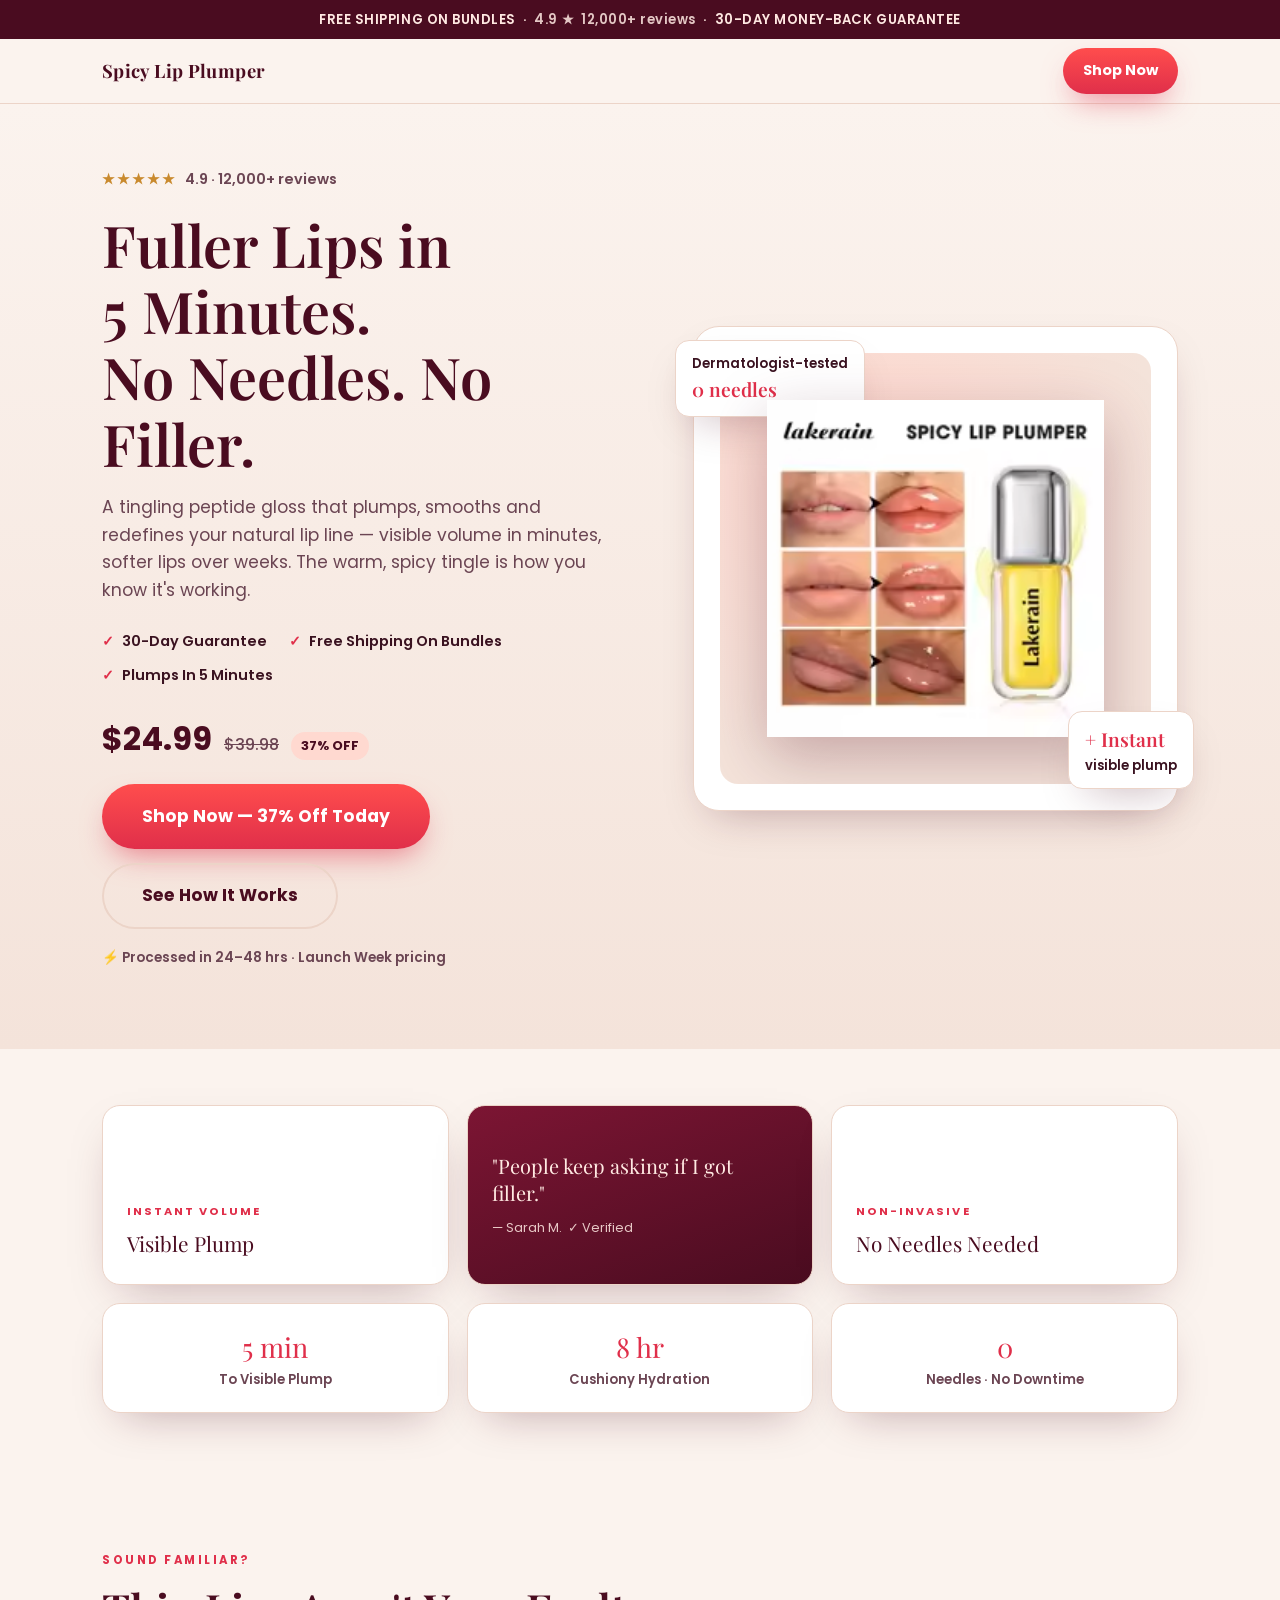
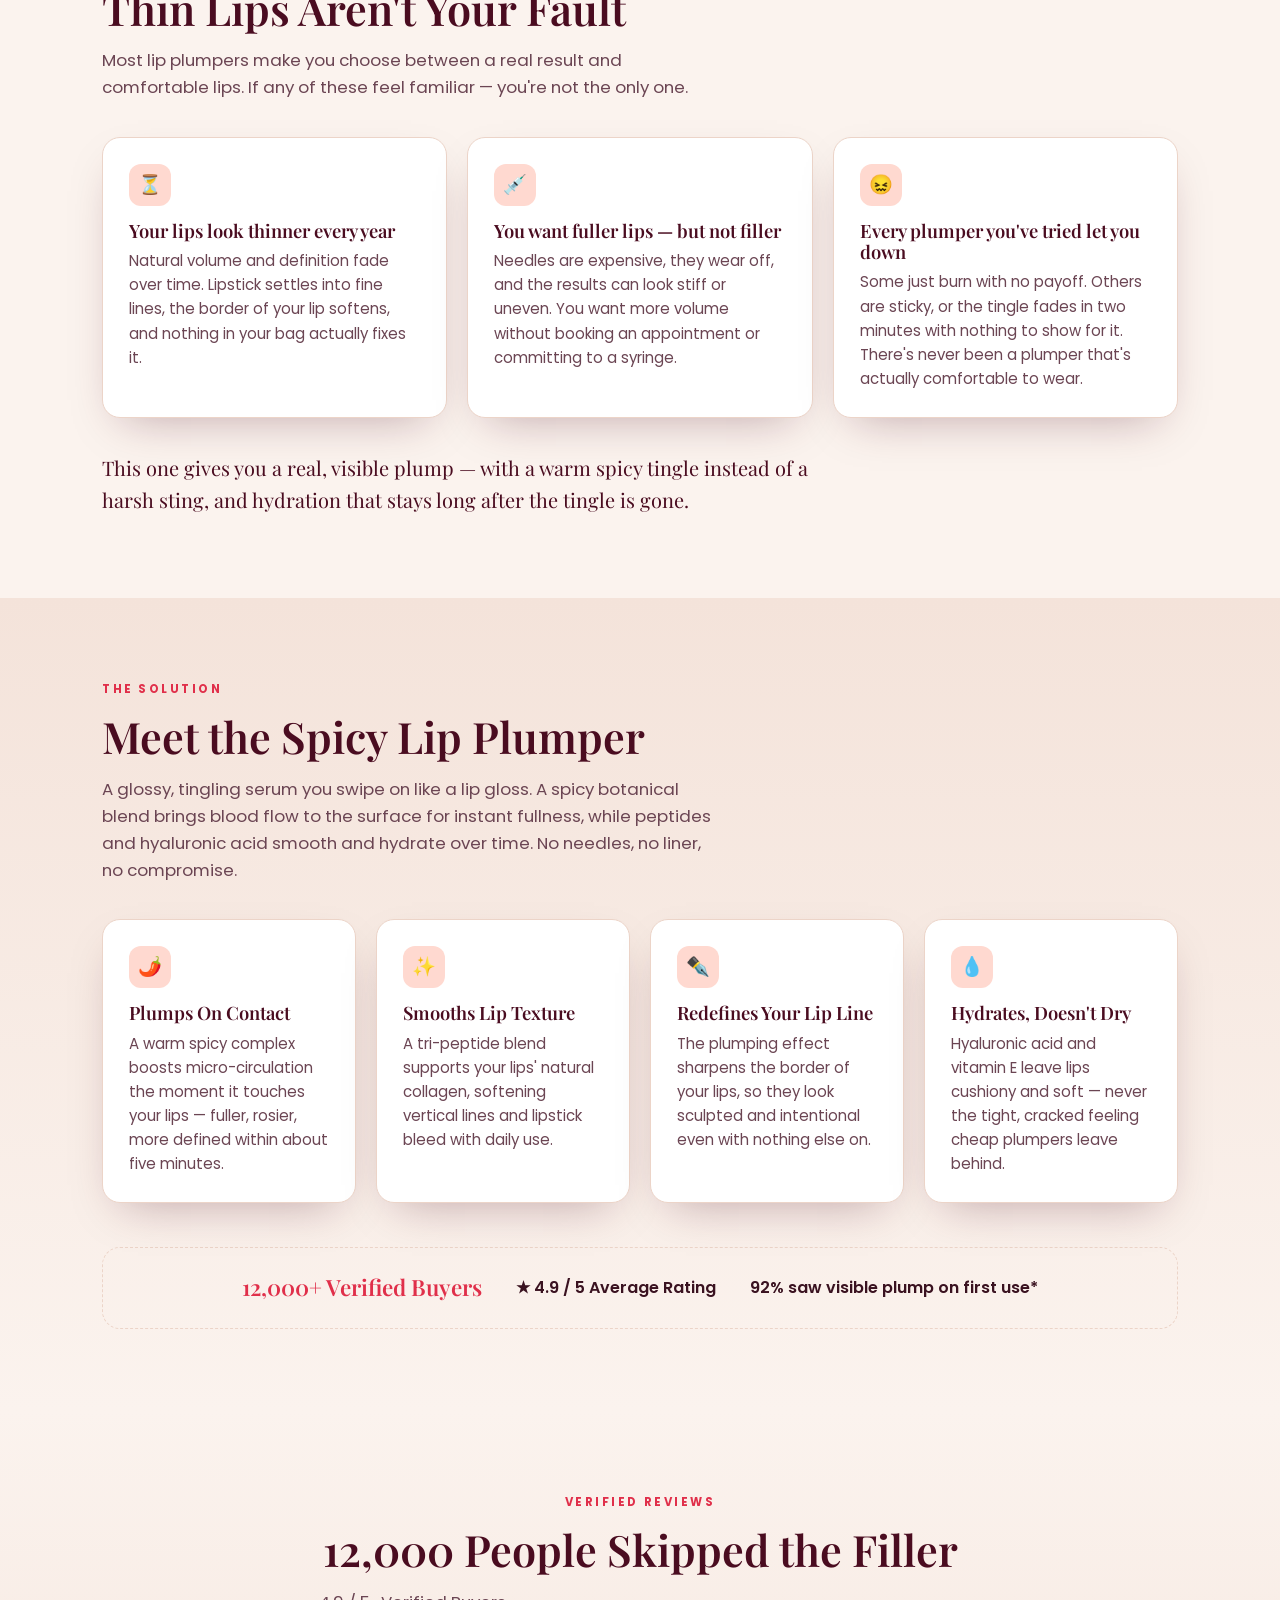
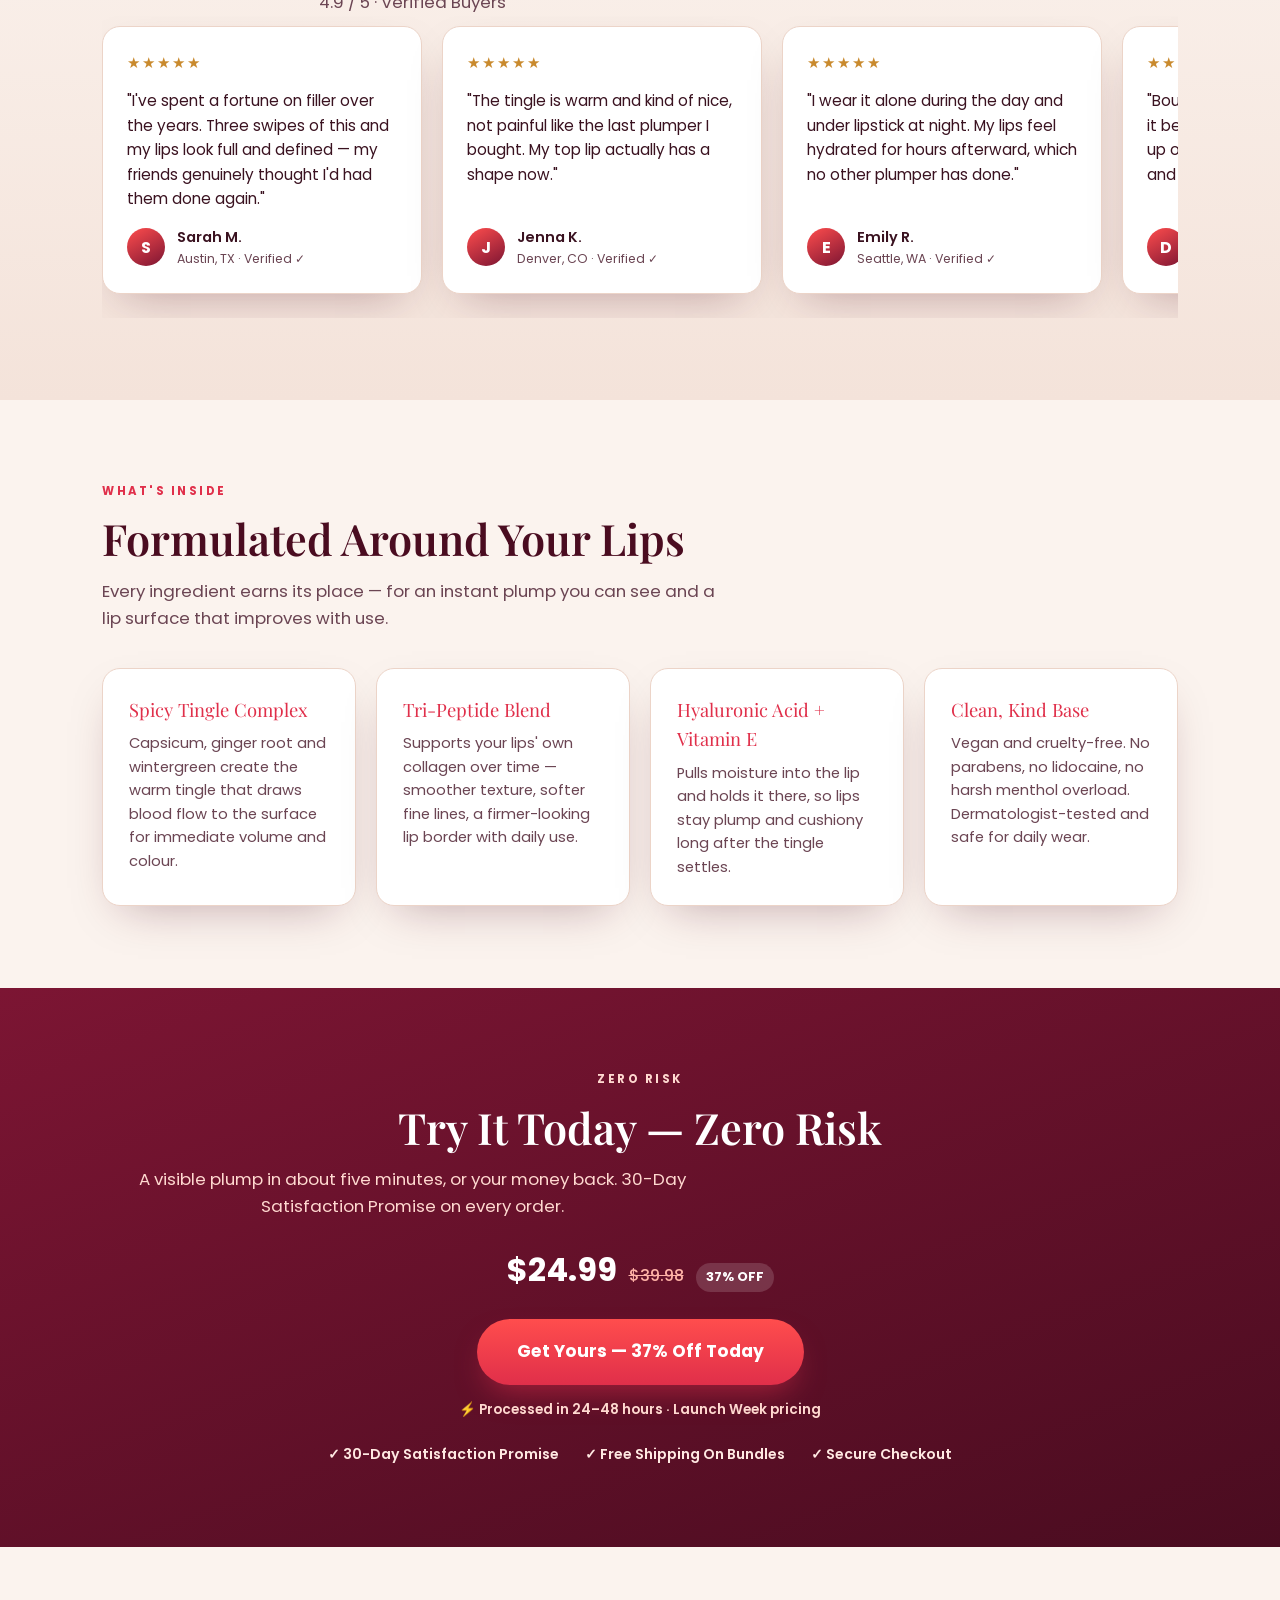
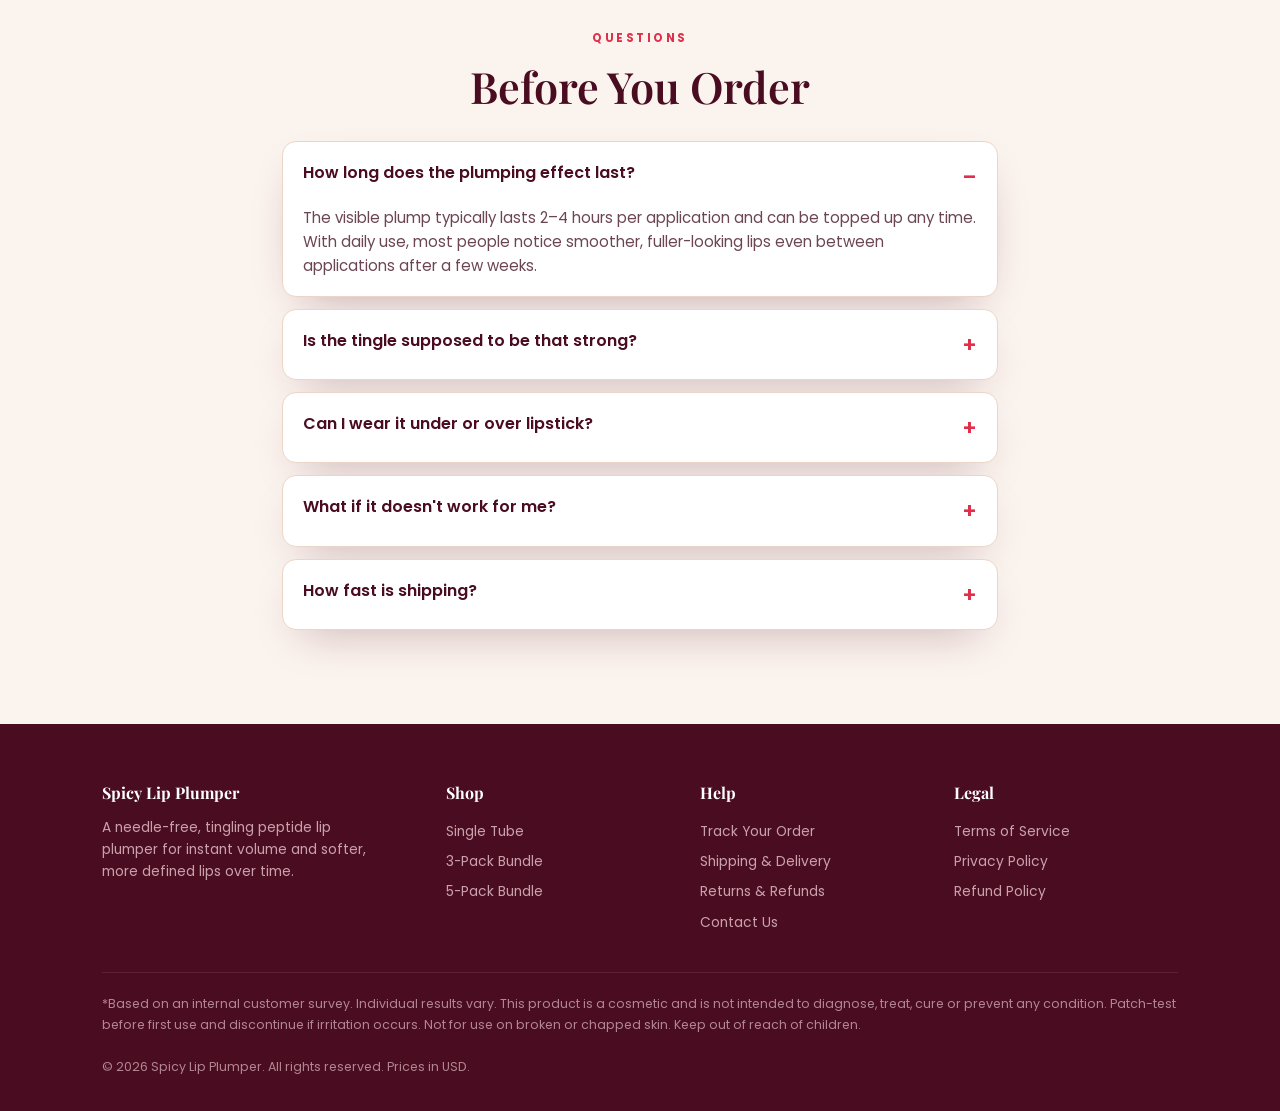
==== index.html @ 9cf7ed01 "Initial commit: one-product spicy lip plumper store - index.html: landing page, all CTAs link to pro" ====
<!DOCTYPE html>
<html lang="en">
<head>
<meta charset="UTF-8">
<meta name="viewport" content="width=device-width, initial-scale=1">
<title>Spicy Lip Plumper</title>
<!--
  ONE-PRODUCT DROPSHIPPING STORE TEMPLATE — "Spicy Lip Plumper"
  Structure mirrors sonasleep.shop, section for section, rewritten for a skincare / lip product.
  No brand name is used anywhere. Replace the copy, prices, review text and links with your own.
  All testimonials below are SAMPLE PLACEHOLDER TEXT — swap them for real, verifiable reviews
  before you take payments. Cosmetic claims should be checked against your supplier's approved wording.
-->
<style>
  @import url('https://fonts.googleapis.com/css2?family=Playfair+Display:wght@500;600;700&family=Poppins:wght@400;500;600;700&display=swap');
  :root{
    --bg:#fbf3ee;
    --bg-2:#f4e3da;
    --ink:#3a1220;
    --ink-soft:#6b4553;
    --wine:#7c1533;
    --wine-deep:#4a0c20;
    --coral:#ff4d4d;
    --coral-deep:#e02f4a;
    --blush:#ffd9d0;
    --gold:#c98a2e;
    --card:#ffffff;
    --line:#ecd4c8;
    --radius:18px;
    --shadow:0 18px 45px -20px rgba(74,12,32,.35);
    --maxw:1120px;
    --font:'Poppins',-apple-system,BlinkMacSystemFont,'Segoe UI',Roboto,Helvetica,Arial,sans-serif;
    --serif:'Playfair Display',Georgia,'Times New Roman',serif;
  }
  @media (prefers-color-scheme:dark){
    :root:not([data-theme="light"]){
      --bg:#1c0a12;
      --bg-2:#2a0f1b;
      --ink:#fbe9e4;
      --ink-soft:#d3a7b1;
      --wine:#ff6f91;
      --wine-deep:#ffd9d0;
      --card:#2b1019;
      --line:#472030;
      --blush:#5a2233;
      --shadow:0 18px 45px -20px rgba(0,0,0,.6);
    }
  }
  *{box-sizing:border-box;margin:0;padding:0}
  html{scroll-behavior:smooth}
  body{
    font-family:var(--font);
    background:var(--bg);
    color:var(--ink);
    line-height:1.6;
    -webkit-font-smoothing:antialiased;
  }
  img{max-width:100%;display:block}
  a{color:inherit;text-decoration:none}
  .wrap{max-width:var(--maxw);margin:0 auto;padding:0 22px}
  .eyebrow{
    font-size:.72rem;font-weight:700;letter-spacing:.22em;text-transform:uppercase;
    color:var(--coral-deep);margin-bottom:14px;
  }
  h1,h2,h3{font-family:var(--serif);line-height:1.15;font-weight:600}
  h2{font-size:clamp(1.8rem,4vw,2.7rem);margin-bottom:14px;color:var(--wine-deep)}
  .section{padding:82px 0}
  .section.tight{padding:56px 0}
  .lead{font-size:1.05rem;color:var(--ink-soft);max-width:620px}
  .center{text-align:center}
  .center .lead{margin:0 auto}

  /* Buttons */
  .btn{
    display:inline-flex;align-items:center;justify-content:center;gap:10px;
    background:linear-gradient(180deg,var(--coral),var(--coral-deep));
    color:#fff;font-weight:700;font-size:1rem;
    padding:16px 30px;border-radius:999px;border:0;cursor:pointer;
    box-shadow:0 14px 30px -10px rgba(224,47,74,.6);
    transition:transform .15s ease,box-shadow .15s ease;
  }
  .btn:hover{transform:translateY(-2px);box-shadow:0 20px 38px -10px rgba(224,47,74,.7)}
  .btn.ghost{
    background:transparent;color:var(--wine-deep);
    box-shadow:inset 0 0 0 2px var(--line);
  }
  .btn.big{padding:19px 40px;font-size:1.08rem}

  /* Announcement bar */
  .announce{
    background:var(--wine-deep);color:#ffe9e2;
    font-size:.82rem;font-weight:600;letter-spacing:.04em;
    text-align:center;padding:9px 14px;
  }
  .announce span{opacity:.85}

  /* Nav */
  .nav{
    position:sticky;top:0;z-index:50;
    background:color-mix(in srgb,var(--bg) 88%,transparent);
    backdrop-filter:blur(10px);
    border-bottom:1px solid var(--line);
  }
  .nav .wrap{display:flex;align-items:center;justify-content:space-between;height:64px}
  .logo{font-family:var(--serif);font-weight:700;font-size:1.15rem;letter-spacing:.02em;color:var(--wine-deep)}
  .nav-cta{font-size:.9rem;padding:11px 20px}

  /* Hero */
  .hero{background:linear-gradient(180deg,var(--bg),var(--bg-2));overflow:hidden}
  .hero .wrap{
    display:grid;grid-template-columns:1.05fr .95fr;gap:54px;align-items:center;
    padding-top:64px;padding-bottom:80px;
  }
  .stars{display:flex;align-items:center;gap:8px;font-weight:600;font-size:.9rem;color:var(--ink-soft);margin-bottom:20px}
  .stars b{color:var(--gold);letter-spacing:2px}
  .hero h1{font-size:clamp(2.3rem,5.4vw,3.6rem);color:var(--wine-deep);margin-bottom:18px}
  .hero p.sub{font-size:1.08rem;color:var(--ink-soft);margin-bottom:26px;max-width:520px}
  .ticks{display:flex;flex-wrap:wrap;gap:10px 22px;margin-bottom:26px}
  .ticks li{list-style:none;font-size:.9rem;font-weight:600;display:flex;align-items:center;gap:8px}
  .ticks li::before{content:"✓";color:var(--coral-deep);font-weight:800}
  .price{display:flex;align-items:baseline;gap:12px;margin-bottom:20px}
  .price .now{font-size:2rem;font-weight:700;color:var(--wine-deep)}
  .price .was{text-decoration:line-through;color:var(--ink-soft);font-weight:500}
  .price .off{
    background:var(--blush);color:var(--wine-deep);font-weight:700;font-size:.8rem;
    padding:4px 10px;border-radius:999px;
  }
  .cta-row{display:flex;flex-wrap:wrap;gap:14px;margin-bottom:18px}
  .urgency{font-size:.85rem;color:var(--ink-soft);font-weight:600}
  .hero-media{position:relative}
  .hero-card{
    background:var(--card);border:1px solid var(--line);border-radius:26px;
    padding:26px;box-shadow:var(--shadow);
  }
  .hero-card .shot{
    aspect-ratio:1/1;border-radius:18px;overflow:hidden;
    background:radial-gradient(circle at 30% 25%,var(--blush),var(--bg-2) 70%);
    display:flex;align-items:center;justify-content:center;
  }
  .hero-card .shot img{width:78%;height:78%;object-fit:contain;filter:drop-shadow(0 20px 30px rgba(74,12,32,.28))}
  .float{
    position:absolute;background:var(--card);border:1px solid var(--line);
    border-radius:14px;padding:12px 16px;box-shadow:var(--shadow);font-size:.82rem;font-weight:600;
  }
  .float.one{top:14px;left:-18px}
  .float.two{bottom:22px;right:-16px}
  .float .big{font-family:var(--serif);font-size:1.2rem;color:var(--coral-deep);display:block}

  /* Feature tiles */
  .tiles{display:grid;grid-template-columns:repeat(3,1fr);gap:18px}
  .tile{
    background:var(--card);border:1px solid var(--line);border-radius:var(--radius);
    padding:24px;min-height:180px;display:flex;flex-direction:column;justify-content:flex-end;
    box-shadow:var(--shadow);
  }
  .tile .k{font-size:.7rem;font-weight:700;letter-spacing:.18em;text-transform:uppercase;color:var(--coral-deep);margin-bottom:6px}
  .tile .v{font-family:var(--serif);font-size:1.3rem;color:var(--wine-deep)}
  .tile.quote{background:linear-gradient(160deg,var(--wine),var(--wine-deep));color:#ffe9e2;justify-content:center}
  .tile.quote .q{font-family:var(--serif);font-size:1.25rem;line-height:1.35}
  .tile.quote .by{font-size:.8rem;margin-top:12px;opacity:.85}
  .stat-row{display:grid;grid-template-columns:repeat(3,1fr);gap:18px;margin-top:18px}
  .stat{background:var(--card);border:1px solid var(--line);border-radius:var(--radius);padding:22px;text-align:center;box-shadow:var(--shadow)}
  .stat .n{font-family:var(--serif);font-size:1.7rem;color:var(--coral-deep)}
  .stat .l{font-size:.82rem;color:var(--ink-soft);font-weight:600}

  /* Problem / solution cards */
  .grid-3{display:grid;grid-template-columns:repeat(3,1fr);gap:20px;margin-top:36px}
  .grid-4{display:grid;grid-template-columns:repeat(4,1fr);gap:20px;margin-top:36px}
  .pcard{
    background:var(--card);border:1px solid var(--line);border-radius:var(--radius);
    padding:26px;box-shadow:var(--shadow);
  }
  .pcard h3{font-size:1.15rem;margin-bottom:8px;color:var(--wine-deep)}
  .pcard p{font-size:.94rem;color:var(--ink-soft)}
  .pcard .ic{
    width:42px;height:42px;border-radius:12px;background:var(--blush);
    display:flex;align-items:center;justify-content:center;font-size:1.2rem;margin-bottom:14px;
  }
  .closer{
    margin-top:34px;font-family:var(--serif);font-size:1.25rem;color:var(--wine-deep);
    max-width:720px;
  }
  .solution{background:linear-gradient(180deg,var(--bg-2),var(--bg))}

  /* Social proof strip */
  .proof{
    display:flex;flex-wrap:wrap;align-items:center;justify-content:center;gap:12px 34px;
    margin-top:44px;padding:22px;border:1px dashed var(--line);border-radius:var(--radius);
    font-weight:600;
  }
  .proof .big{font-family:var(--serif);font-size:1.4rem;color:var(--coral-deep)}

  /* Reviews */
  .reviews{background:linear-gradient(180deg,var(--bg),var(--bg-2))}
  .rtrack{
    display:flex;gap:20px;overflow-x:auto;padding:10px 4px 24px;scroll-snap-type:x mandatory;
    -webkit-overflow-scrolling:touch;
  }
  .rtrack::-webkit-scrollbar{height:8px}
  .rtrack::-webkit-scrollbar-thumb{background:var(--line);border-radius:999px}
  .rcard{
    scroll-snap-align:start;flex:0 0 320px;background:var(--card);border:1px solid var(--line);
    border-radius:var(--radius);padding:24px;box-shadow:var(--shadow);display:flex;flex-direction:column;gap:14px;
  }
  .rcard .rs{color:var(--gold);letter-spacing:2px;font-size:.95rem}
  .rcard .rt{font-size:.96rem;color:var(--ink)}
  .rcard .ru{display:flex;align-items:center;gap:12px;margin-top:auto}
  .rcard .av{
    width:38px;height:38px;border-radius:50%;background:linear-gradient(150deg,var(--coral),var(--wine));
    color:#fff;display:flex;align-items:center;justify-content:center;font-weight:700;
  }
  .rcard .rn{font-weight:600;font-size:.9rem}
  .rcard .rl{font-size:.78rem;color:var(--ink-soft)}

  /* Specs */
  .scard{
    background:var(--card);border:1px solid var(--line);border-radius:var(--radius);
    padding:26px;box-shadow:var(--shadow);
  }
  .scard .h{font-family:var(--serif);font-size:1.15rem;color:var(--coral-deep);margin-bottom:8px}
  .scard p{font-size:.92rem;color:var(--ink-soft)}

  /* Final CTA */
  .final{background:linear-gradient(160deg,var(--wine),var(--wine-deep));color:#ffe9e2;text-align:center}
  .final h2{color:#fff}
  .final .lead{color:#ffd9d0}
  .final .price .now{color:#fff}
  .final .price .was{color:#ffb3a7}
  .final .price .off{background:rgba(255,255,255,.15);color:#fff}
  .final .price{justify-content:center;margin:24px 0}
  .final .badges{display:flex;gap:26px;justify-content:center;flex-wrap:wrap;margin-top:22px;font-weight:600;font-size:.88rem}

  /* FAQ */
  .faq details{
    background:var(--card);border:1px solid var(--line);border-radius:14px;
    padding:18px 20px;margin-bottom:12px;box-shadow:var(--shadow);
  }
  .faq summary{font-weight:600;cursor:pointer;list-style:none;display:flex;justify-content:space-between;gap:16px;color:var(--wine-deep)}
  .faq summary::-webkit-details-marker{display:none}
  .faq summary::after{content:"+";font-size:1.3rem;color:var(--coral-deep)}
  .faq details[open] summary::after{content:"–"}
  .faq p{margin-top:12px;color:var(--ink-soft);font-size:.94rem}

  /* Footer */
  footer{background:var(--wine-deep);color:#e9c7cf;padding:56px 0 34px;font-size:.86rem}
  footer .cols{display:grid;grid-template-columns:1.4fr 1fr 1fr 1fr;gap:30px;margin-bottom:34px}
  footer h4{font-family:var(--serif);color:#fff;margin-bottom:12px;font-size:1rem}
  footer a{display:block;padding:4px 0;opacity:.8}
  footer a:hover{opacity:1}
  footer .fine{border-top:1px solid rgba(255,255,255,.15);padding-top:20px;opacity:.65;font-size:.78rem;line-height:1.7}

  @media (max-width:900px){
    .hero .wrap{grid-template-columns:1fr;gap:40px}
    .tiles,.grid-3,.grid-4,.stat-row{grid-template-columns:1fr 1fr}
    footer .cols{grid-template-columns:1fr 1fr}
  }
  @media (max-width:560px){
    .section{padding:60px 0}
    .tiles,.grid-3,.grid-4,.stat-row,footer .cols{grid-template-columns:1fr}
    .float.one{left:6px}
    .float.two{right:6px}
    .cta-row .btn{width:100%}
  }
</style>
</head>
<body>

<!-- ============ ANNOUNCEMENT BAR ============ -->
<div class="announce">FREE SHIPPING ON BUNDLES &nbsp;·&nbsp; <span>4.9 ★ &nbsp;12,000+ reviews</span> &nbsp;·&nbsp; 30-DAY MONEY-BACK GUARANTEE</div>

<!-- ============ NAV ============ -->
<div class="nav">
  <div class="wrap">
    <a href="product.html" class="logo">Spicy Lip Plumper</a>
    <a href="product.html" class="btn nav-cta">Shop Now</a>
  </div>
</div>

<!-- ============ HERO ============ -->
<header class="hero">
  <div class="wrap">
    <div>
      <div class="stars"><b>★★★★★</b> 4.9 · 12,000+ reviews</div>
      <h1>Fuller Lips in 5&nbsp;Minutes.<br>No Needles. No Filler.</h1>
      <p class="sub">A tingling peptide gloss that plumps, smooths and redefines your natural lip line — visible volume in minutes, softer lips over weeks. The warm, spicy tingle is how you know it's working.</p>
      <ul class="ticks">
        <li>30-Day Guarantee</li>
        <li>Free Shipping On Bundles</li>
        <li>Plumps In 5 Minutes</li>
      </ul>
      <div class="price">
        <span class="now">$24.99</span>
        <span class="was">$39.98</span>
        <span class="off">37% OFF</span>
      </div>
      <div class="cta-row">
        <a href="product.html" class="btn big">Shop Now — 37% Off Today</a>
        <a href="product.html" class="btn ghost big">See How It Works</a>
      </div>
      <p class="urgency">⚡ Processed in 24–48 hrs · Launch Week pricing</p>
    </div>

    <div class="hero-media">
      <div class="float one">Dermatologist-tested<span class="big">0 needles</span></div>
      <div class="hero-card">
        <div class="shot"><img src="[data-uri]" alt="Spicy lip plumper applicator"></div>
      </div>
      <div class="float two"><span class="big">+ Instant</span>visible plump</div>
    </div>
  </div>
</header>

<!-- ============ FEATURE TILES ============ -->
<section class="section tight">
  <div class="wrap">
    <div class="tiles">
      <div class="tile">
        <div class="k">Instant Volume</div>
        <div class="v">Visible Plump</div>
      </div>
      <div class="tile quote">
        <div class="q">"People keep asking if I got filler."</div>
        <div class="by">— Sarah M. &nbsp;✓ Verified</div>
      </div>
      <div class="tile">
        <div class="k">Non-Invasive</div>
        <div class="v">No Needles Needed</div>
      </div>
    </div>
    <div class="stat-row">
      <div class="stat"><div class="n">5 min</div><div class="l">To Visible Plump</div></div>
      <div class="stat"><div class="n">8 hr</div><div class="l">Cushiony Hydration</div></div>
      <div class="stat"><div class="n">0</div><div class="l">Needles · No Downtime</div></div>
    </div>
  </div>
</section>

<!-- ============ PROBLEM ============ -->
<section class="section" id="how">
  <div class="wrap">
    <div class="eyebrow">Sound Familiar?</div>
    <h2>Thin Lips Aren't Your Fault</h2>
    <p class="lead">Most lip plumpers make you choose between a real result and comfortable lips. If any of these feel familiar — you're not the only one.</p>
    <div class="grid-3">
      <div class="pcard">
        <div class="ic">⏳</div>
        <h3>Your lips look thinner every year</h3>
        <p>Natural volume and definition fade over time. Lipstick settles into fine lines, the border of your lip softens, and nothing in your bag actually fixes it.</p>
      </div>
      <div class="pcard">
        <div class="ic">💉</div>
        <h3>You want fuller lips — but not filler</h3>
        <p>Needles are expensive, they wear off, and the results can look stiff or uneven. You want more volume without booking an appointment or committing to a syringe.</p>
      </div>
      <div class="pcard">
        <div class="ic">😖</div>
        <h3>Every plumper you've tried let you down</h3>
        <p>Some just burn with no payoff. Others are sticky, or the tingle fades in two minutes with nothing to show for it. There's never been a plumper that's actually comfortable to wear.</p>
      </div>
    </div>
    <p class="closer">This one gives you a real, visible plump — with a warm spicy tingle instead of a harsh sting, and hydration that stays long after the tingle is gone.</p>
  </div>
</section>

<!-- ============ SOLUTION ============ -->
<section class="section solution">
  <div class="wrap">
    <div class="eyebrow">The Solution</div>
    <h2>Meet the Spicy Lip Plumper</h2>
    <p class="lead">A glossy, tingling serum you swipe on like a lip gloss. A spicy botanical blend brings blood flow to the surface for instant fullness, while peptides and hyaluronic acid smooth and hydrate over time. No needles, no liner, no compromise.</p>
    <div class="grid-4">
      <div class="pcard">
        <div class="ic">🌶️</div>
        <h3>Plumps On Contact</h3>
        <p>A warm spicy complex boosts micro-circulation the moment it touches your lips — fuller, rosier, more defined within about five minutes.</p>
      </div>
      <div class="pcard">
        <div class="ic">✨</div>
        <h3>Smooths Lip Texture</h3>
        <p>A tri-peptide blend supports your lips' natural collagen, softening vertical lines and lipstick bleed with daily use.</p>
      </div>
      <div class="pcard">
        <div class="ic">✒️</div>
        <h3>Redefines Your Lip Line</h3>
        <p>The plumping effect sharpens the border of your lips, so they look sculpted and intentional even with nothing else on.</p>
      </div>
      <div class="pcard">
        <div class="ic">💧</div>
        <h3>Hydrates, Doesn't Dry</h3>
        <p>Hyaluronic acid and vitamin E leave lips cushiony and soft — never the tight, cracked feeling cheap plumpers leave behind.</p>
      </div>
    </div>
    <div class="proof">
      <span class="big">12,000+ Verified Buyers</span>
      <span>★ 4.9 / 5 Average Rating</span>
      <span>92% saw visible plump on first use*</span>
    </div>
  </div>
</section>

<!-- ============ REVIEWS ============ -->
<section class="section reviews">
  <div class="wrap">
    <div class="eyebrow center">Verified Reviews</div>
    <h2 class="center">12,000 People Skipped the Filler</h2>
    <p class="lead center">4.9 / 5 · Verified Buyers</p>
    <!-- SAMPLE reviews — replace with real, verifiable customer reviews before selling -->
    <div class="rtrack">
      <div class="rcard">
        <div class="rs">★★★★★</div>
        <div class="rt">"I've spent a fortune on filler over the years. Three swipes of this and my lips look full and defined — my friends genuinely thought I'd had them done again."</div>
        <div class="ru"><div class="av">S</div><div><div class="rn">Sarah M.</div><div class="rl">Austin, TX · Verified ✓</div></div></div>
      </div>
      <div class="rcard">
        <div class="rs">★★★★★</div>
        <div class="rt">"The tingle is warm and kind of nice, not painful like the last plumper I bought. My top lip actually has a shape now."</div>
        <div class="ru"><div class="av">J</div><div><div class="rn">Jenna K.</div><div class="rl">Denver, CO · Verified ✓</div></div></div>
      </div>
      <div class="rcard">
        <div class="rs">★★★★★</div>
        <div class="rt">"I wear it alone during the day and under lipstick at night. My lips feel hydrated for hours afterward, which no other plumper has done."</div>
        <div class="ru"><div class="av">E</div><div><div class="rn">Emily R.</div><div class="rl">Seattle, WA · Verified ✓</div></div></div>
      </div>
      <div class="rcard">
        <div class="rs">★★★★★</div>
        <div class="rt">"Bought it half-expecting to return it because of the guarantee. Ended up ordering the 3-pack. It just works and it doesn't dry my lips out."</div>
        <div class="ru"><div class="av">D</div><div><div class="rn">Dana L.</div><div class="rl">Chicago, IL · Verified ✓</div></div></div>
      </div>
      <div class="rcard">
        <div class="rs">★★★★★</div>
        <div class="rt">"My lipstick used to bleed into the lines around my mouth. A few weeks of using this every morning and that's basically stopped."</div>
        <div class="ru"><div class="av">M</div><div><div class="rn">Maria T.</div><div class="rl">Miami, FL · Verified ✓</div></div></div>
      </div>
      <div class="rcard">
        <div class="rs">★★★★★</div>
        <div class="rt">"41 and my lips had started to thin out. This gave me back the fullness I had in my 20s without an appointment. I keep one in every bag."</div>
        <div class="ru"><div class="av">C</div><div><div class="rn">Chris P.</div><div class="rl">Portland, OR · Verified ✓</div></div></div>
      </div>
    </div>
  </div>
</section>

<!-- ============ SPECS / WHAT'S INSIDE ============ -->
<section class="section">
  <div class="wrap">
    <div class="eyebrow">What's Inside</div>
    <h2>Formulated Around Your Lips</h2>
    <p class="lead">Every ingredient earns its place — for an instant plump you can see and a lip surface that improves with use.</p>
    <div class="grid-4">
      <div class="scard">
        <div class="h">Spicy Tingle Complex</div>
        <p>Capsicum, ginger root and wintergreen create the warm tingle that draws blood flow to the surface for immediate volume and colour.</p>
      </div>
      <div class="scard">
        <div class="h">Tri-Peptide Blend</div>
        <p>Supports your lips' own collagen over time — smoother texture, softer fine lines, a firmer-looking lip border with daily use.</p>
      </div>
      <div class="scard">
        <div class="h">Hyaluronic Acid + Vitamin E</div>
        <p>Pulls moisture into the lip and holds it there, so lips stay plump and cushiony long after the tingle settles.</p>
      </div>
      <div class="scard">
        <div class="h">Clean, Kind Base</div>
        <p>Vegan and cruelty-free. No parabens, no lidocaine, no harsh menthol overload. Dermatologist-tested and safe for daily wear.</p>
      </div>
    </div>
  </div>
</section>

<!-- ============ FINAL CTA / GUARANTEE ============ -->
<section class="section final" id="buy">
  <div class="wrap">
    <div class="eyebrow" style="color:#ffd9d0">Zero Risk</div>
    <h2>Try It Today — Zero Risk</h2>
    <p class="lead">A visible plump in about five minutes, or your money back. 30-Day Satisfaction Promise on every order.</p>
    <div class="price">
      <span class="now">$24.99</span>
      <span class="was">$39.98</span>
      <span class="off">37% OFF</span>
    </div>
    <a href="product.html" class="btn big">Get Yours — 37% Off Today</a>
    <p class="urgency" style="color:#ffd9d0;margin-top:14px">⚡ Processed in 24–48 hours · Launch Week pricing</p>
    <div class="badges">
      <span>✓ 30-Day Satisfaction Promise</span>
      <span>✓ Free Shipping On Bundles</span>
      <span>✓ Secure Checkout</span>
    </div>
  </div>
</section>

<!-- ============ FAQ ============ -->
<section class="section faq">
  <div class="wrap" style="max-width:760px">
    <div class="eyebrow center">Questions</div>
    <h2 class="center">Before You Order</h2>
    <div style="margin-top:30px">
      <details open>
        <summary>How long does the plumping effect last?</summary>
        <p>The visible plump typically lasts 2–4 hours per application and can be topped up any time. With daily use, most people notice smoother, fuller-looking lips even between applications after a few weeks.</p>
      </details>
      <details>
        <summary>Is the tingle supposed to be that strong?</summary>
        <p>A warm, tingly sensation for the first few minutes is normal and means the circulation-boosting actives are working. It should feel spicy, not painful. Start with one layer and build up as your lips get used to it.</p>
      </details>
      <details>
        <summary>Can I wear it under or over lipstick?</summary>
        <p>Both. Wear it alone as a glossy tint, as a base before lip liner and lipstick, or dab it over the top for extra shine and volume.</p>
      </details>
      <details>
        <summary>What if it doesn't work for me?</summary>
        <p>You're covered by our 30-Day Money-Back Guarantee. If you're not happy with your results, contact us for a full refund — no need to send the tube back.</p>
      </details>
      <details>
        <summary>How fast is shipping?</summary>
        <p>Orders are processed within 24–48 hours. Delivery is typically 5–9 business days, with tracking emailed to you once your order ships. Bundles ship free.</p>
      </details>
    </div>
  </div>
</section>

<!-- ============ FOOTER ============ -->
<footer>
  <div class="wrap">
    <div class="cols">
      <div>
        <h4>Spicy Lip Plumper</h4>
        <p style="opacity:.8;max-width:280px">A needle-free, tingling peptide lip plumper for instant volume and softer, more defined lips over time.</p>
      </div>
      <div>
        <h4>Shop</h4>
        <a href="product.html">Single Tube</a>
        <a href="product.html">3-Pack Bundle</a>
        <a href="product.html">5-Pack Bundle</a>
      </div>
      <div>
        <h4>Help</h4>
        <a href="#">Track Your Order</a>
        <a href="#">Shipping &amp; Delivery</a>
        <a href="#">Returns &amp; Refunds</a>
        <a href="#">Contact Us</a>
      </div>
      <div>
        <h4>Legal</h4>
        <a href="#">Terms of Service</a>
        <a href="#">Privacy Policy</a>
        <a href="#">Refund Policy</a>
      </div>
    </div>
    <div class="fine">
      *Based on an internal customer survey. Individual results vary. This product is a cosmetic and is not intended to diagnose, treat, cure or prevent any condition. Patch-test before first use and discontinue if irritation occurs. Not for use on broken or chapped skin. Keep out of reach of children.<br><br>
      © 2026 Spicy Lip Plumper. All rights reserved. Prices in USD.
    </div>
  </div>
</footer>

</body>
</html>
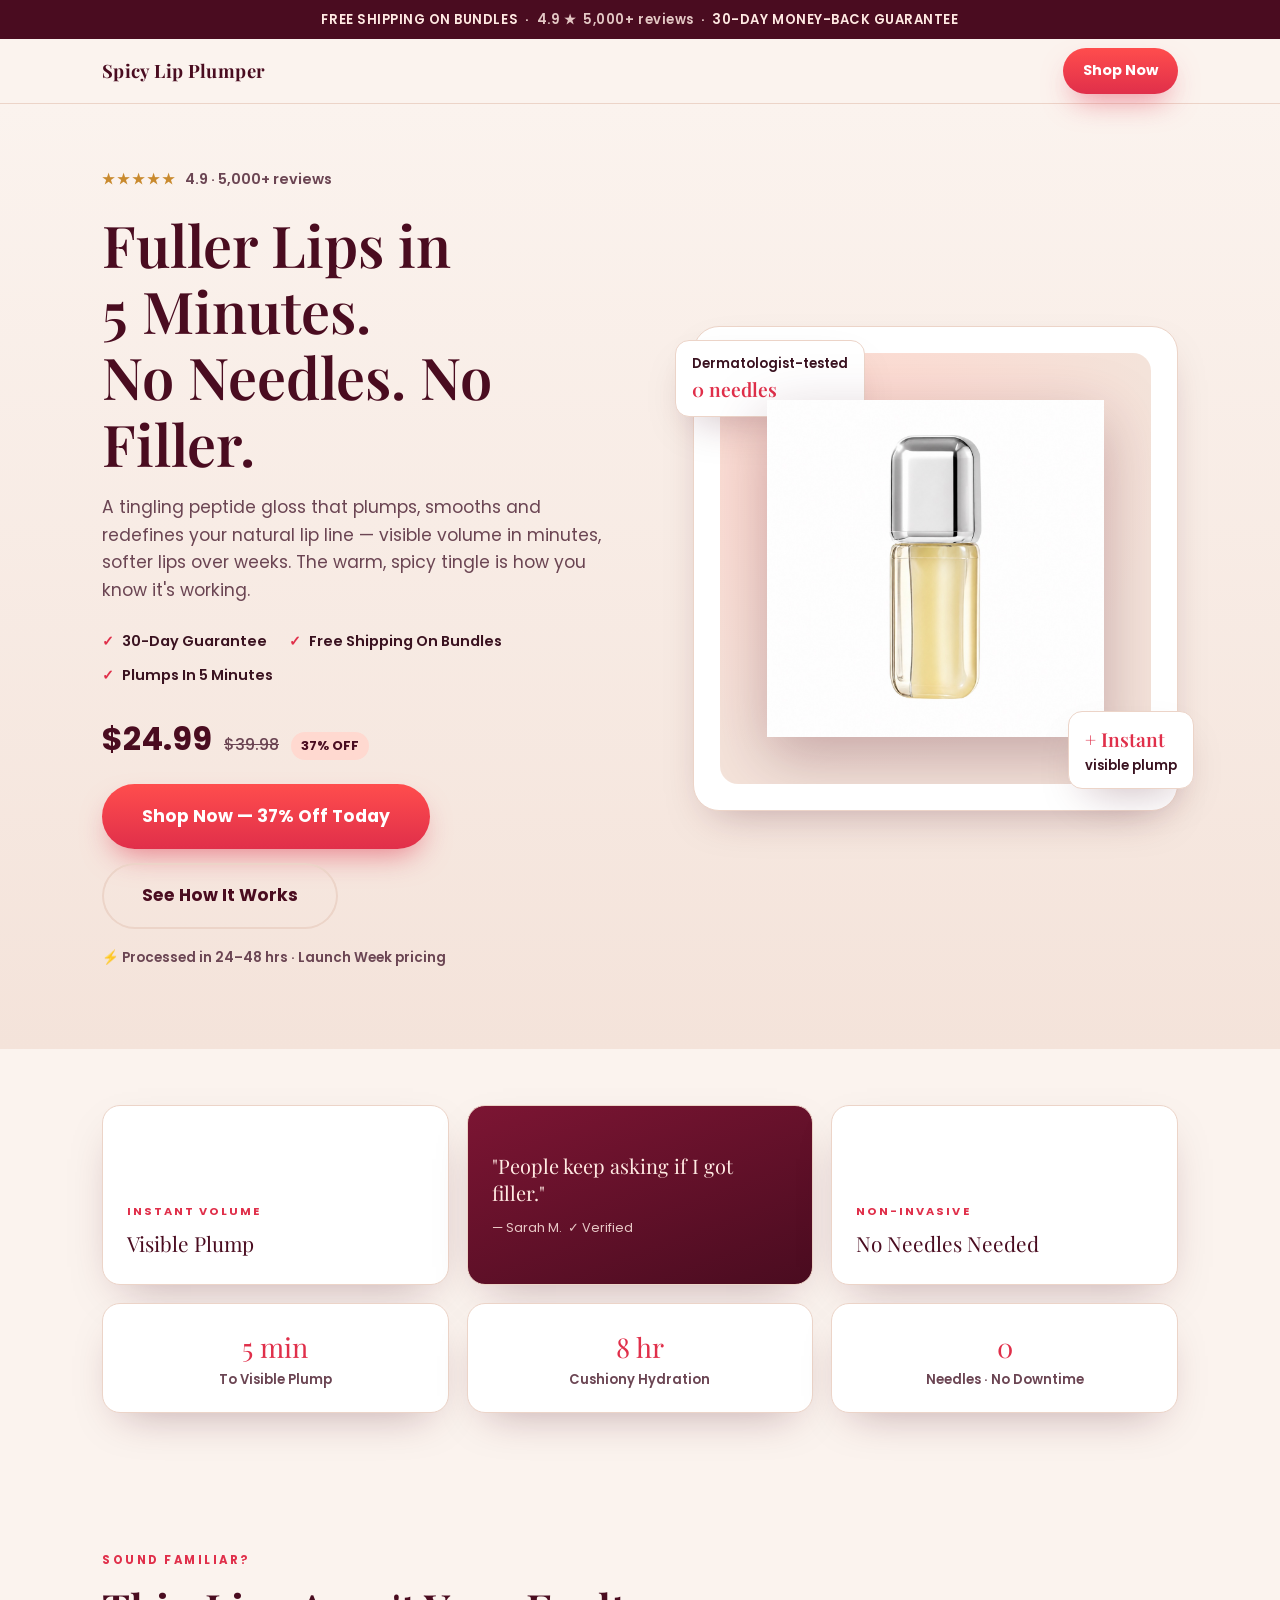
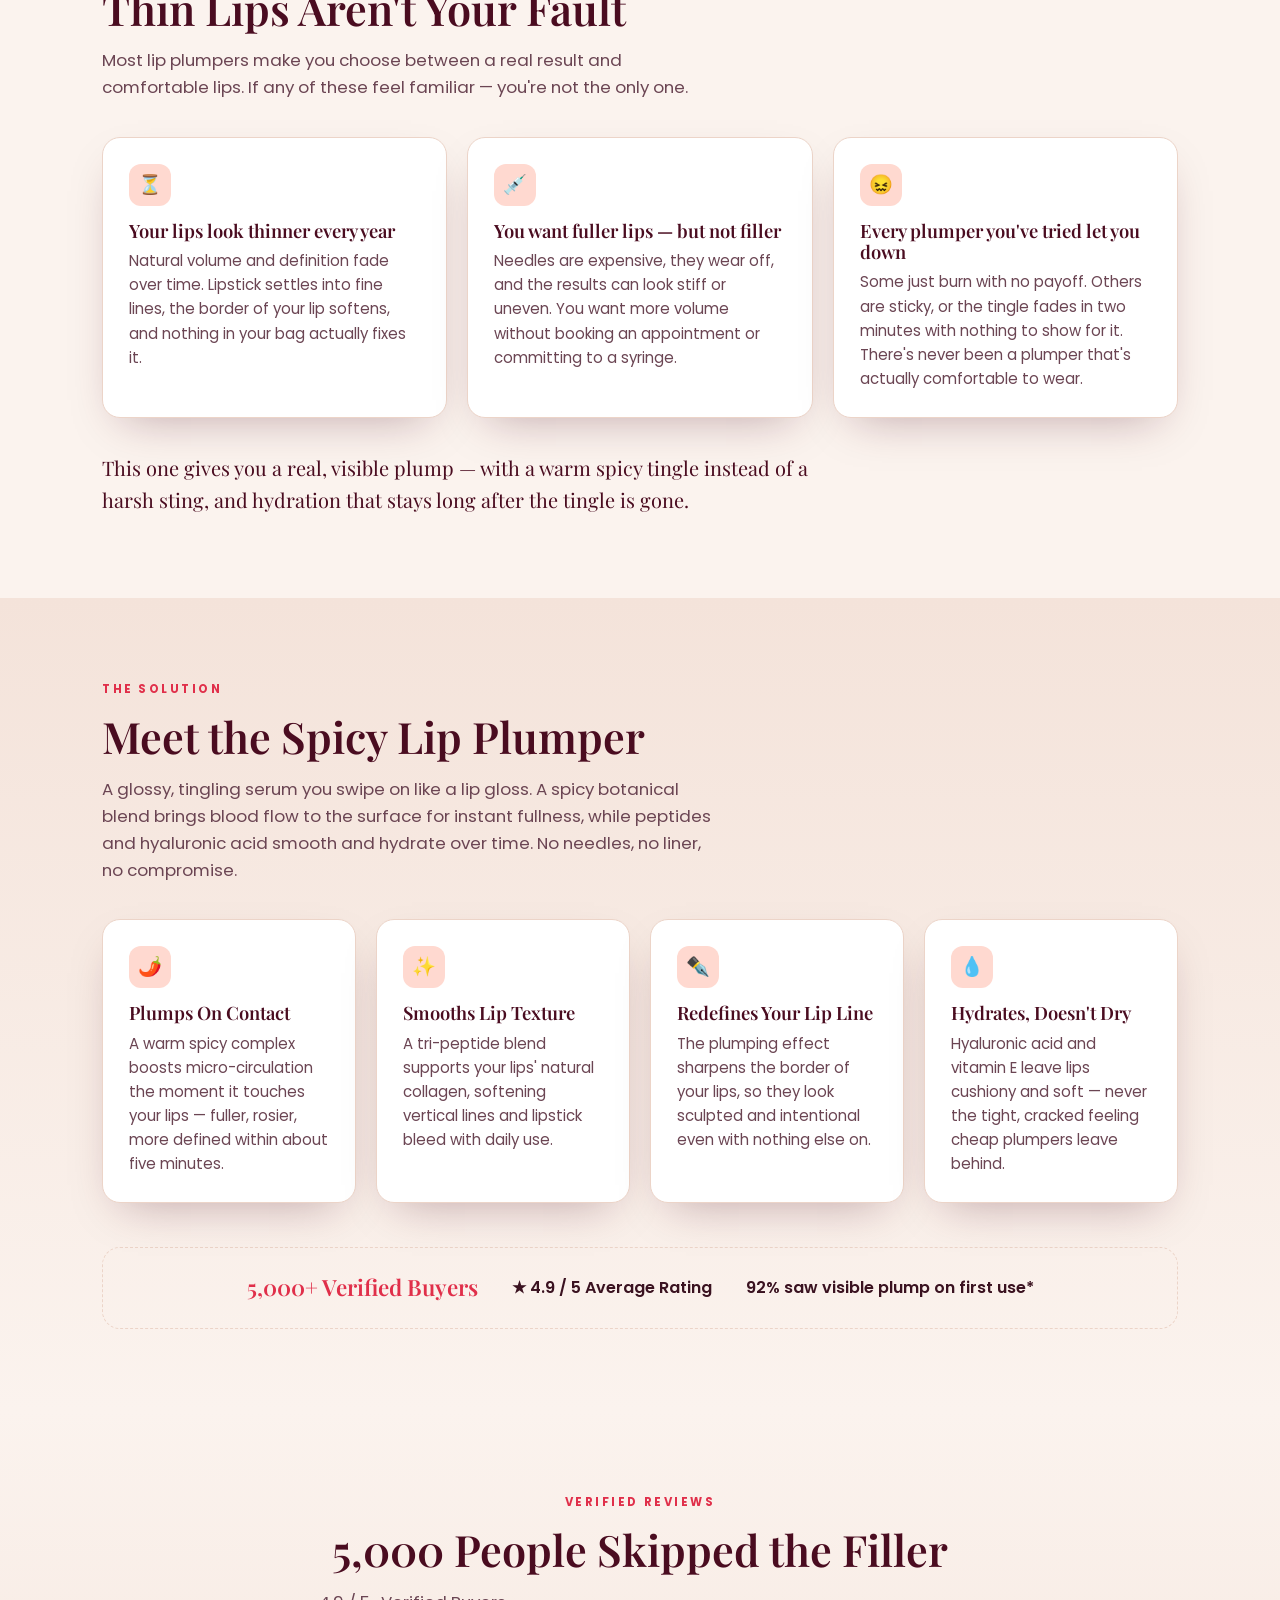
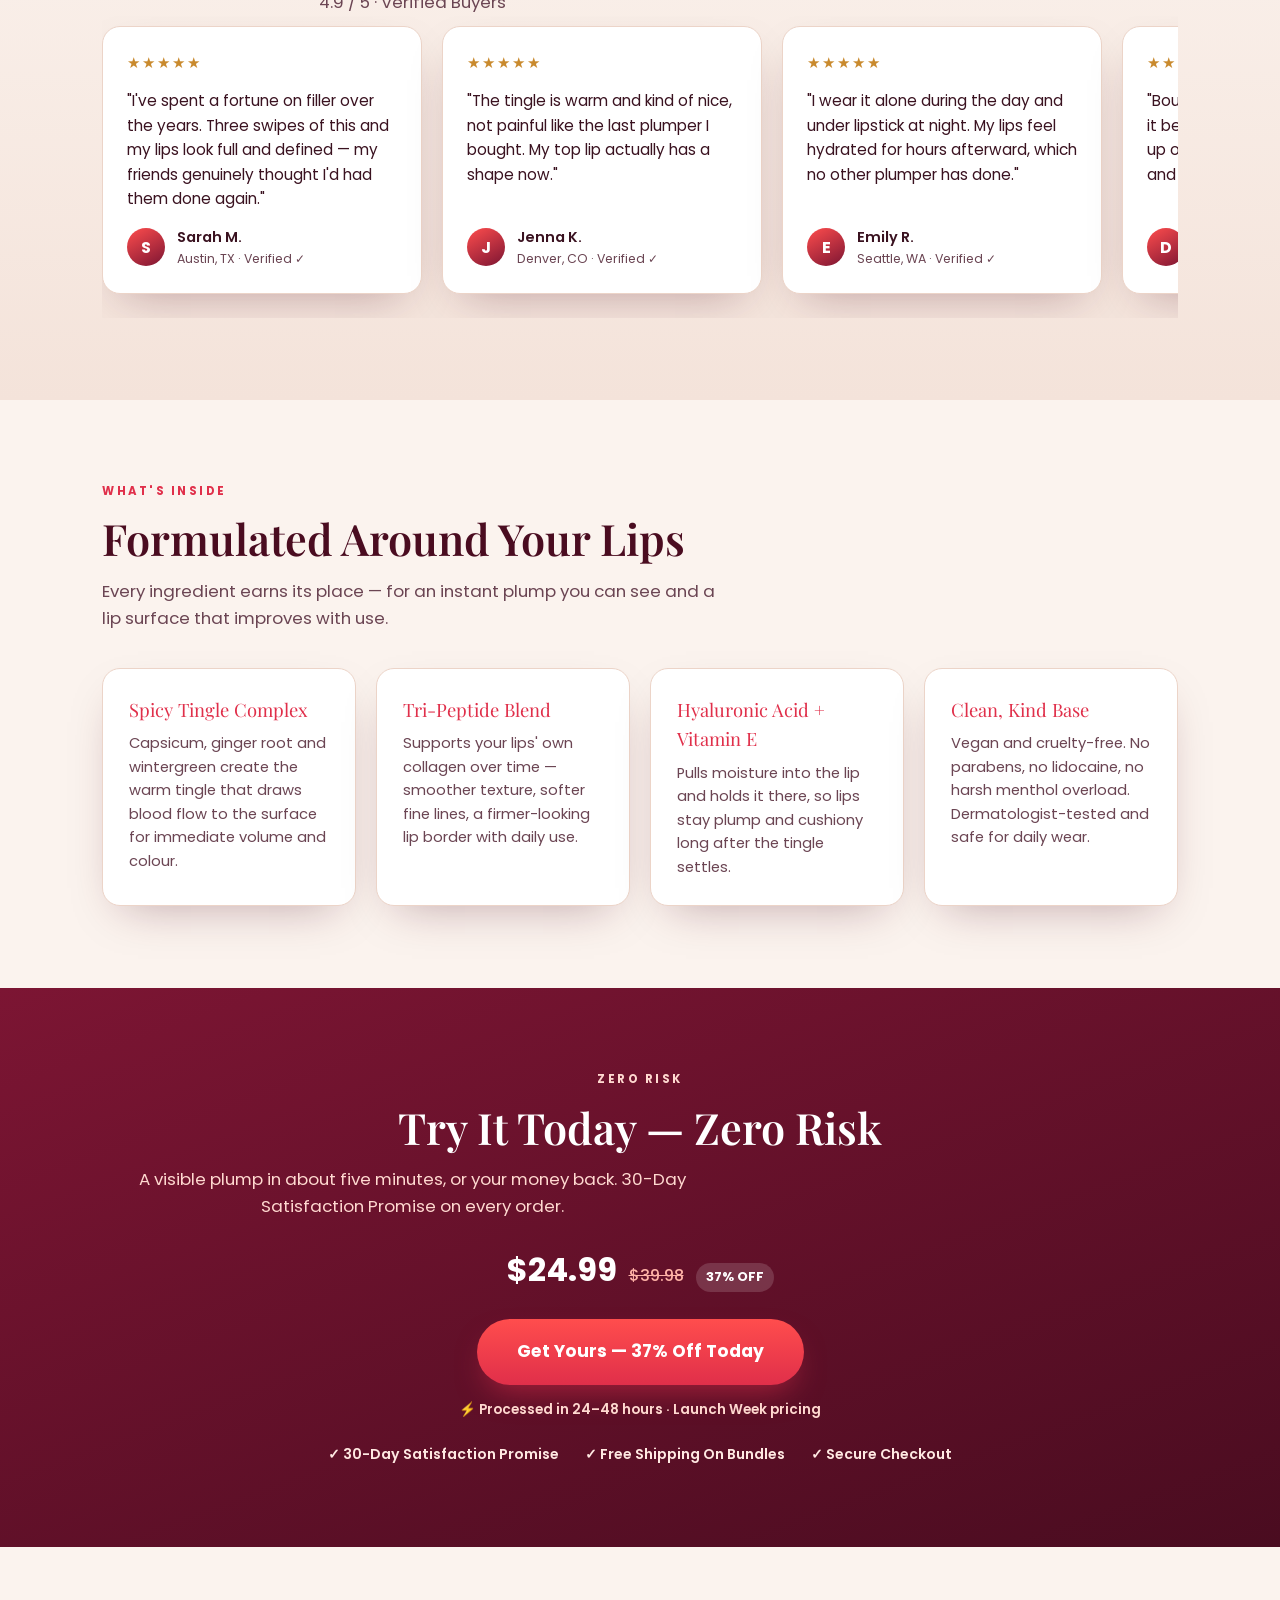
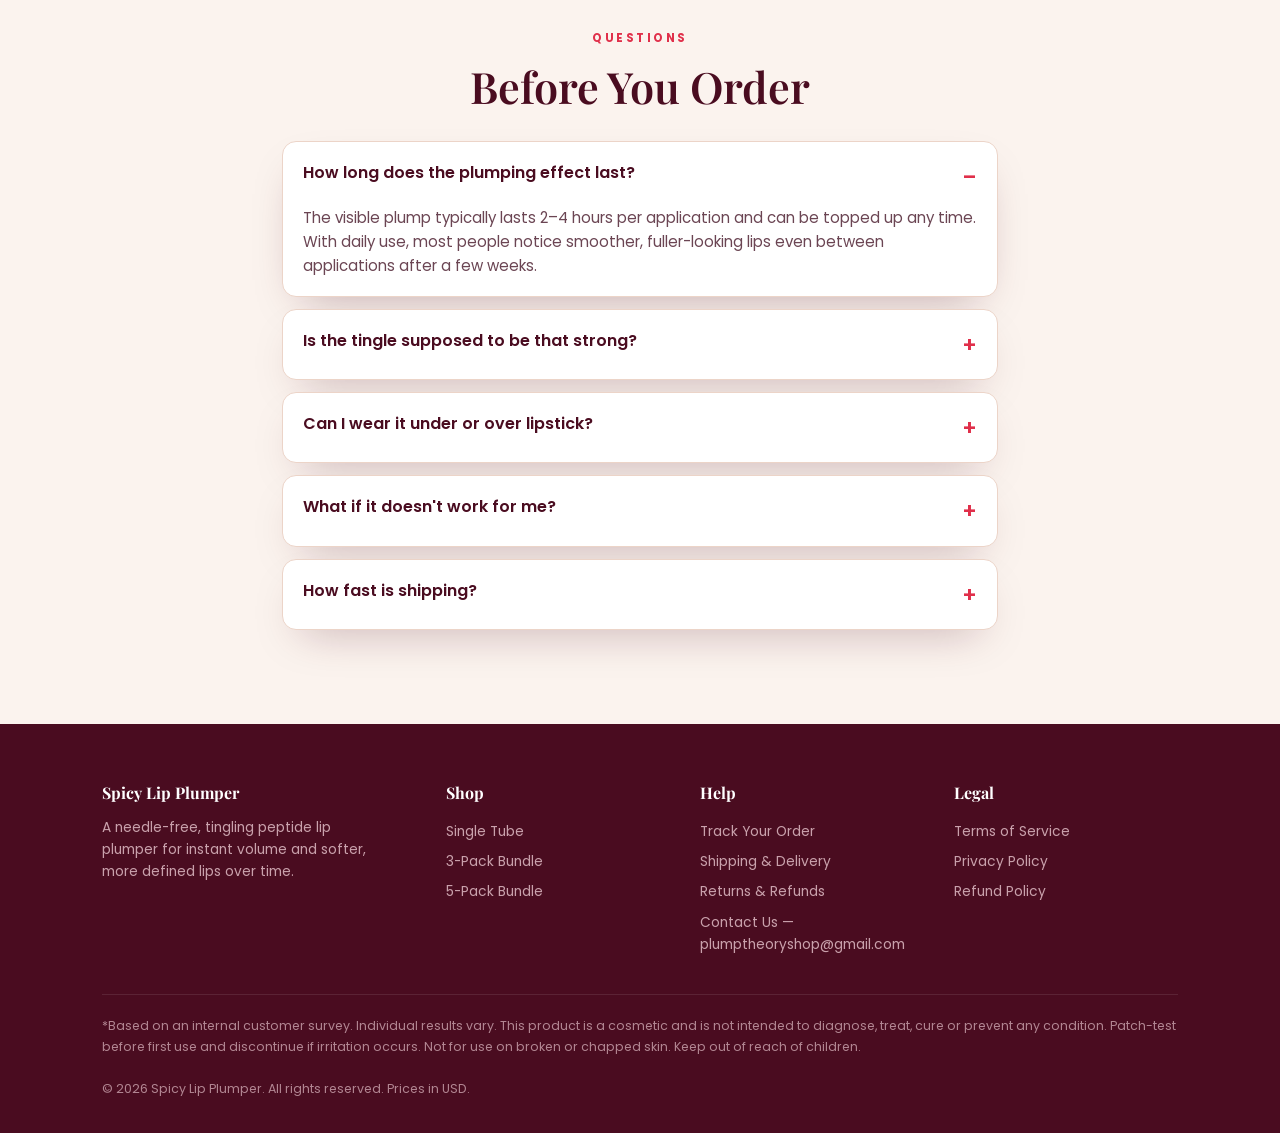
==== commit 636a4f7c: "Reviews 5,000+; CTAs to product; contact email; 5 product images; remove placeholder" ====
--- a/index.html
+++ b/index.html
@@ -266,7 +266,7 @@
 <body>
 
 <!-- ============ ANNOUNCEMENT BAR ============ -->
-<div class="announce">FREE SHIPPING ON BUNDLES &nbsp;·&nbsp; <span>4.9 ★ &nbsp;12,000+ reviews</span> &nbsp;·&nbsp; 30-DAY MONEY-BACK GUARANTEE</div>
+<div class="announce">FREE SHIPPING ON BUNDLES &nbsp;·&nbsp; <span>4.9 ★ &nbsp;5,000+ reviews</span> &nbsp;·&nbsp; 30-DAY MONEY-BACK GUARANTEE</div>
 
 <!-- ============ NAV ============ -->
 <div class="nav">
@@ -280,7 +280,7 @@
 <header class="hero">
   <div class="wrap">
     <div>
-      <div class="stars"><b>★★★★★</b> 4.9 · 12,000+ reviews</div>
+      <div class="stars"><b>★★★★★</b> 4.9 · 5,000+ reviews</div>
       <h1>Fuller Lips in 5&nbsp;Minutes.<br>No Needles. No Filler.</h1>
       <p class="sub">A tingling peptide gloss that plumps, smooths and redefines your natural lip line — visible volume in minutes, softer lips over weeks. The warm, spicy tingle is how you know it's working.</p>
       <ul class="ticks">
@@ -303,7 +303,7 @@
     <div class="hero-media">
       <div class="float one">Dermatologist-tested<span class="big">0 needles</span></div>
       <div class="hero-card">
-        <div class="shot"><img src="[data-uri]" alt="Spicy lip plumper applicator"></div>
+        <div class="shot"><img src="[data-uri]" alt="Spicy lip plumper applicator"></div>
       </div>
       <div class="float two"><span class="big">+ Instant</span>visible plump</div>
     </div>
@@ -391,7 +391,7 @@
       </div>
     </div>
     <div class="proof">
-      <span class="big">12,000+ Verified Buyers</span>
+      <span class="big">5,000+ Verified Buyers</span>
       <span>★ 4.9 / 5 Average Rating</span>
       <span>92% saw visible plump on first use*</span>
     </div>
@@ -402,7 +402,7 @@
 <section class="section reviews">
   <div class="wrap">
     <div class="eyebrow center">Verified Reviews</div>
-    <h2 class="center">12,000 People Skipped the Filler</h2>
+    <h2 class="center">5,000 People Skipped the Filler</h2>
     <p class="lead center">4.9 / 5 · Verified Buyers</p>
     <!-- SAMPLE reviews — replace with real, verifiable customer reviews before selling -->
     <div class="rtrack">
@@ -537,7 +537,7 @@
         <a href="#">Track Your Order</a>
         <a href="#">Shipping &amp; Delivery</a>
         <a href="#">Returns &amp; Refunds</a>
-        <a href="#">Contact Us</a>
+        <a href="mailto:plumptheoryshop@gmail.com">Contact Us — plumptheoryshop@gmail.com</a>
       </div>
       <div>
         <h4>Legal</h4>
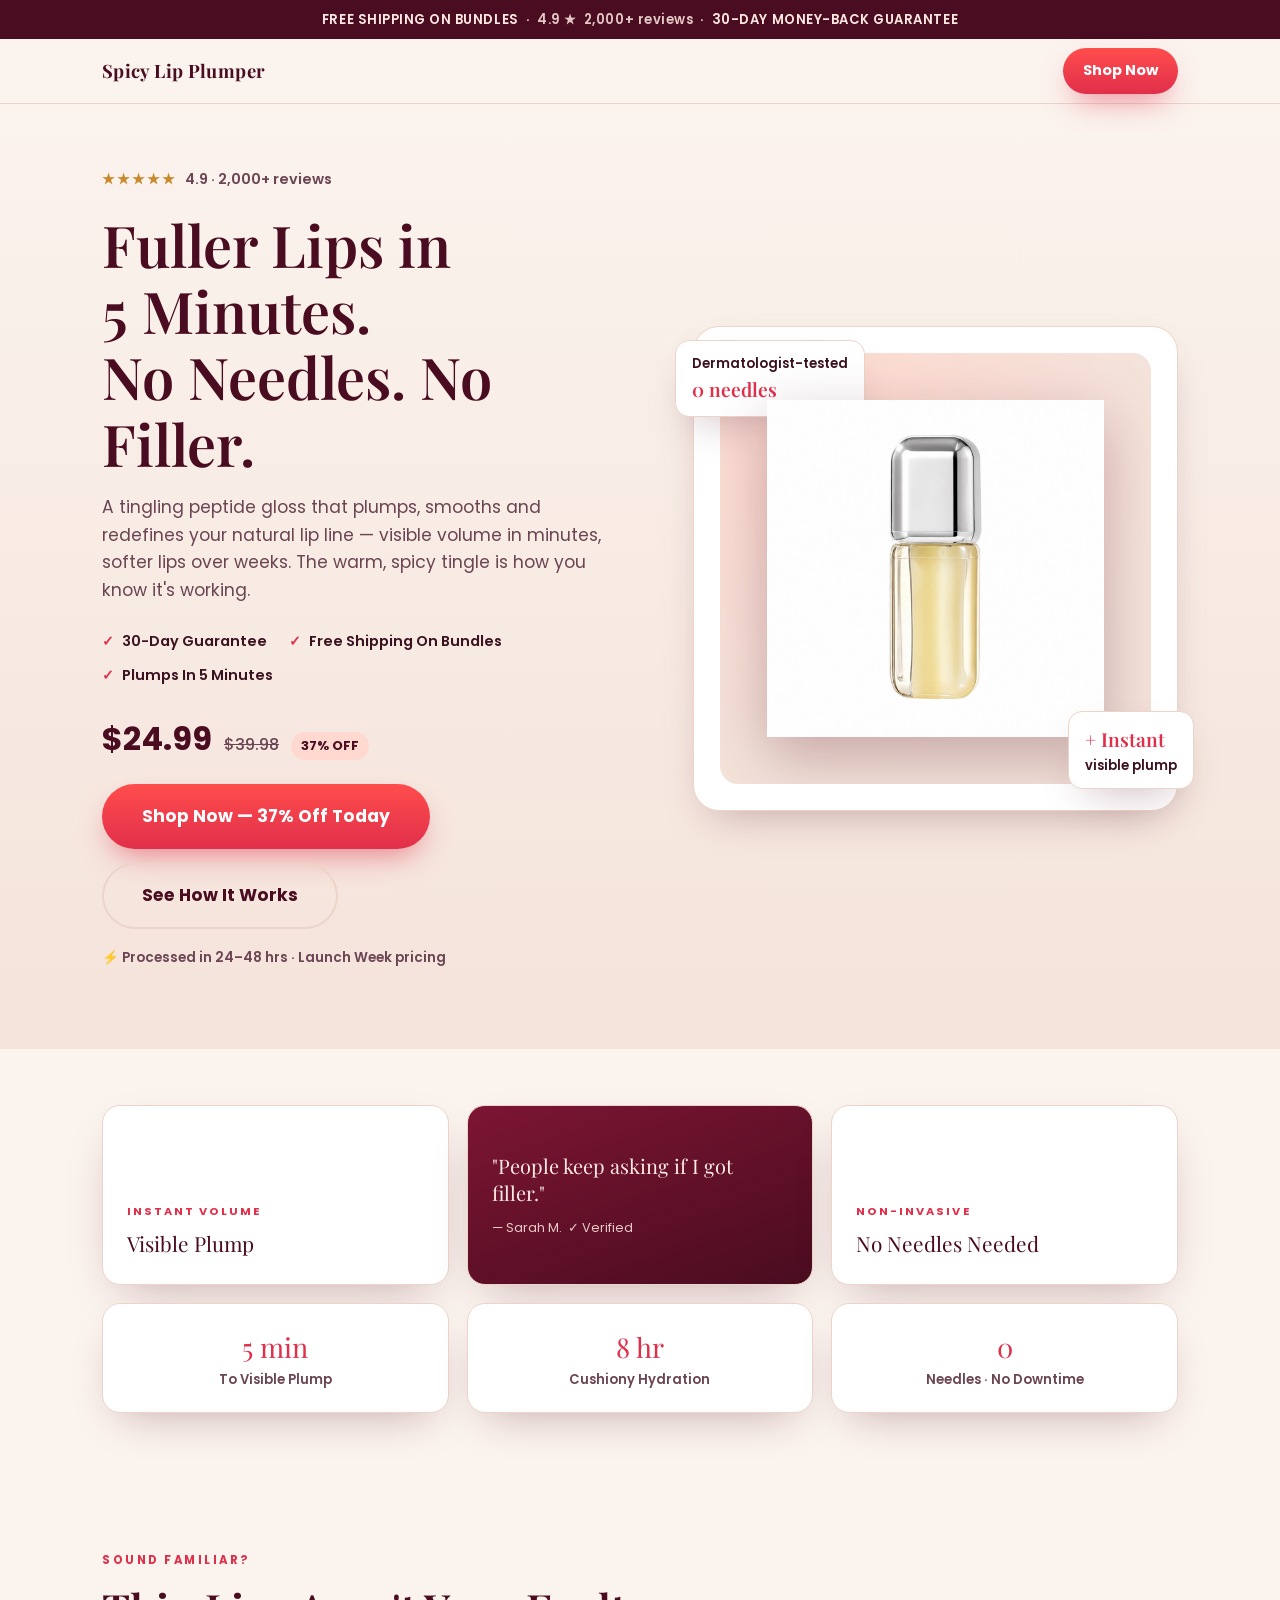
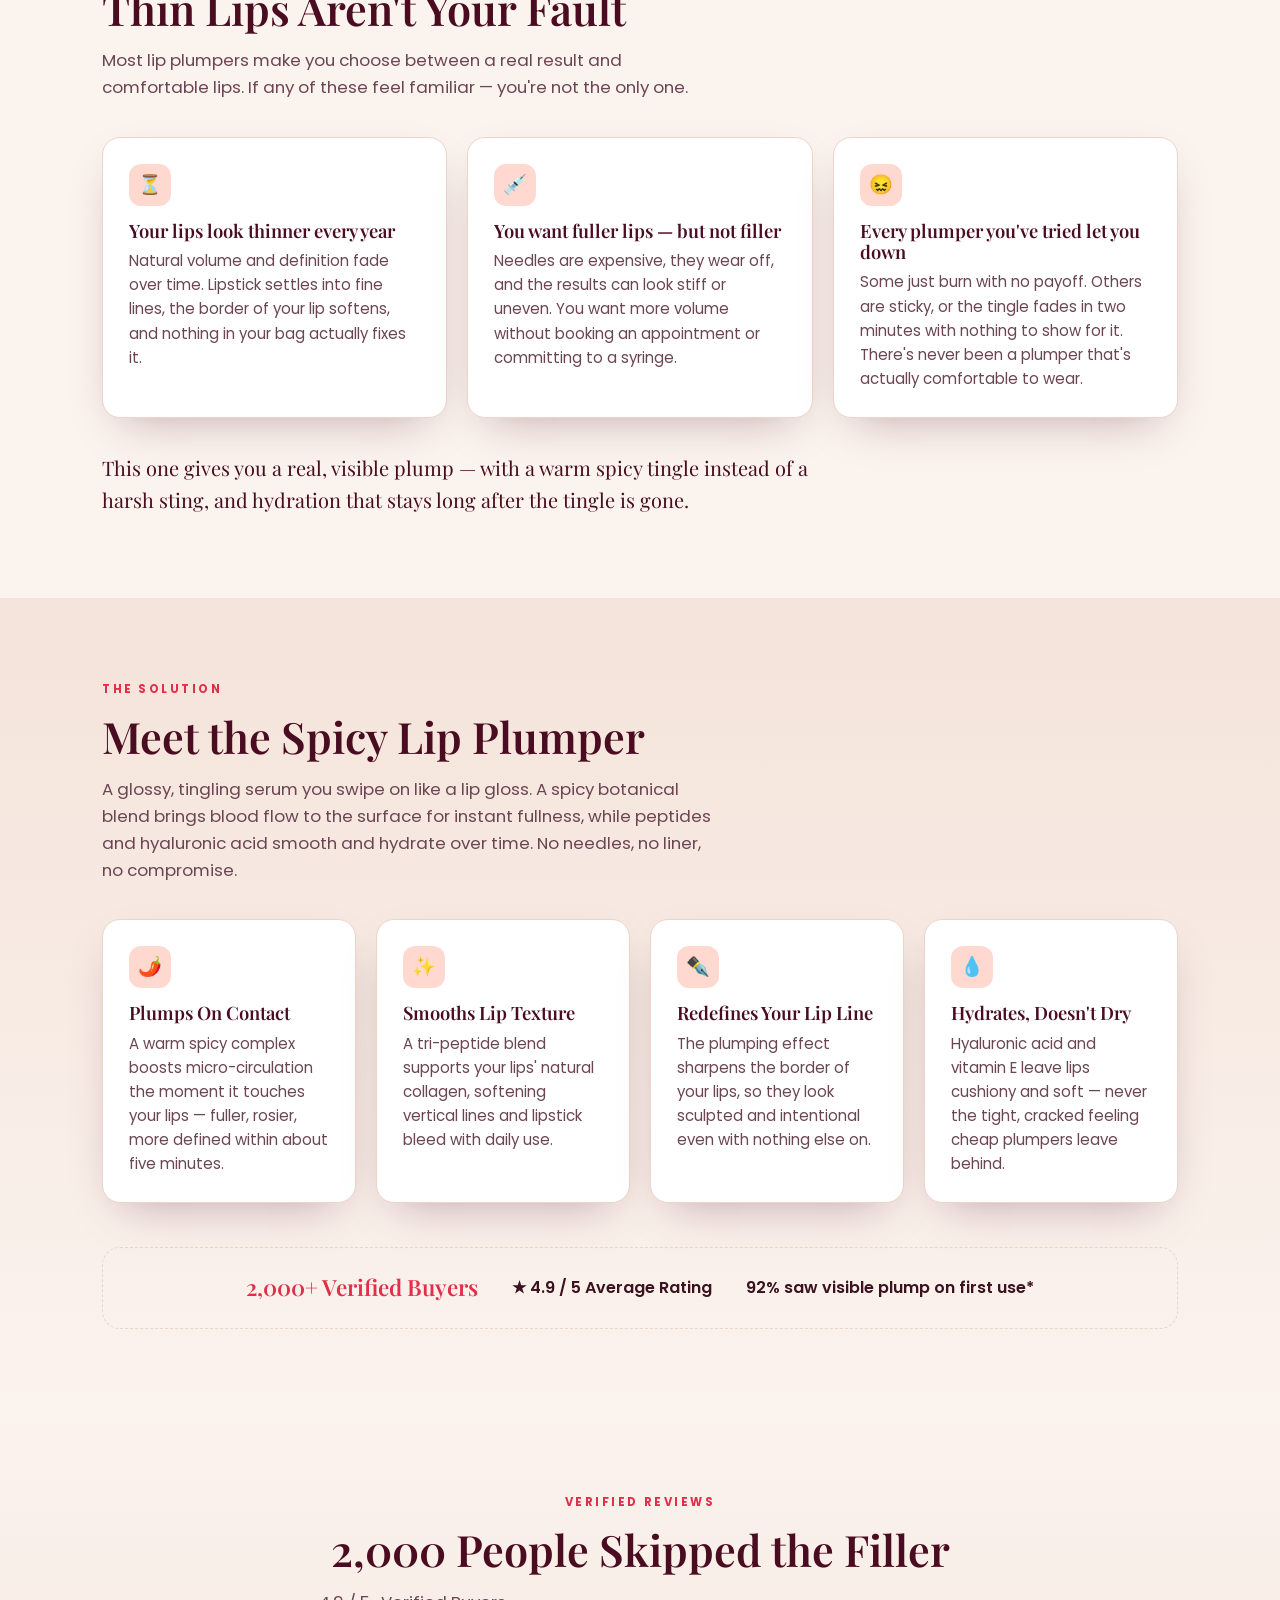
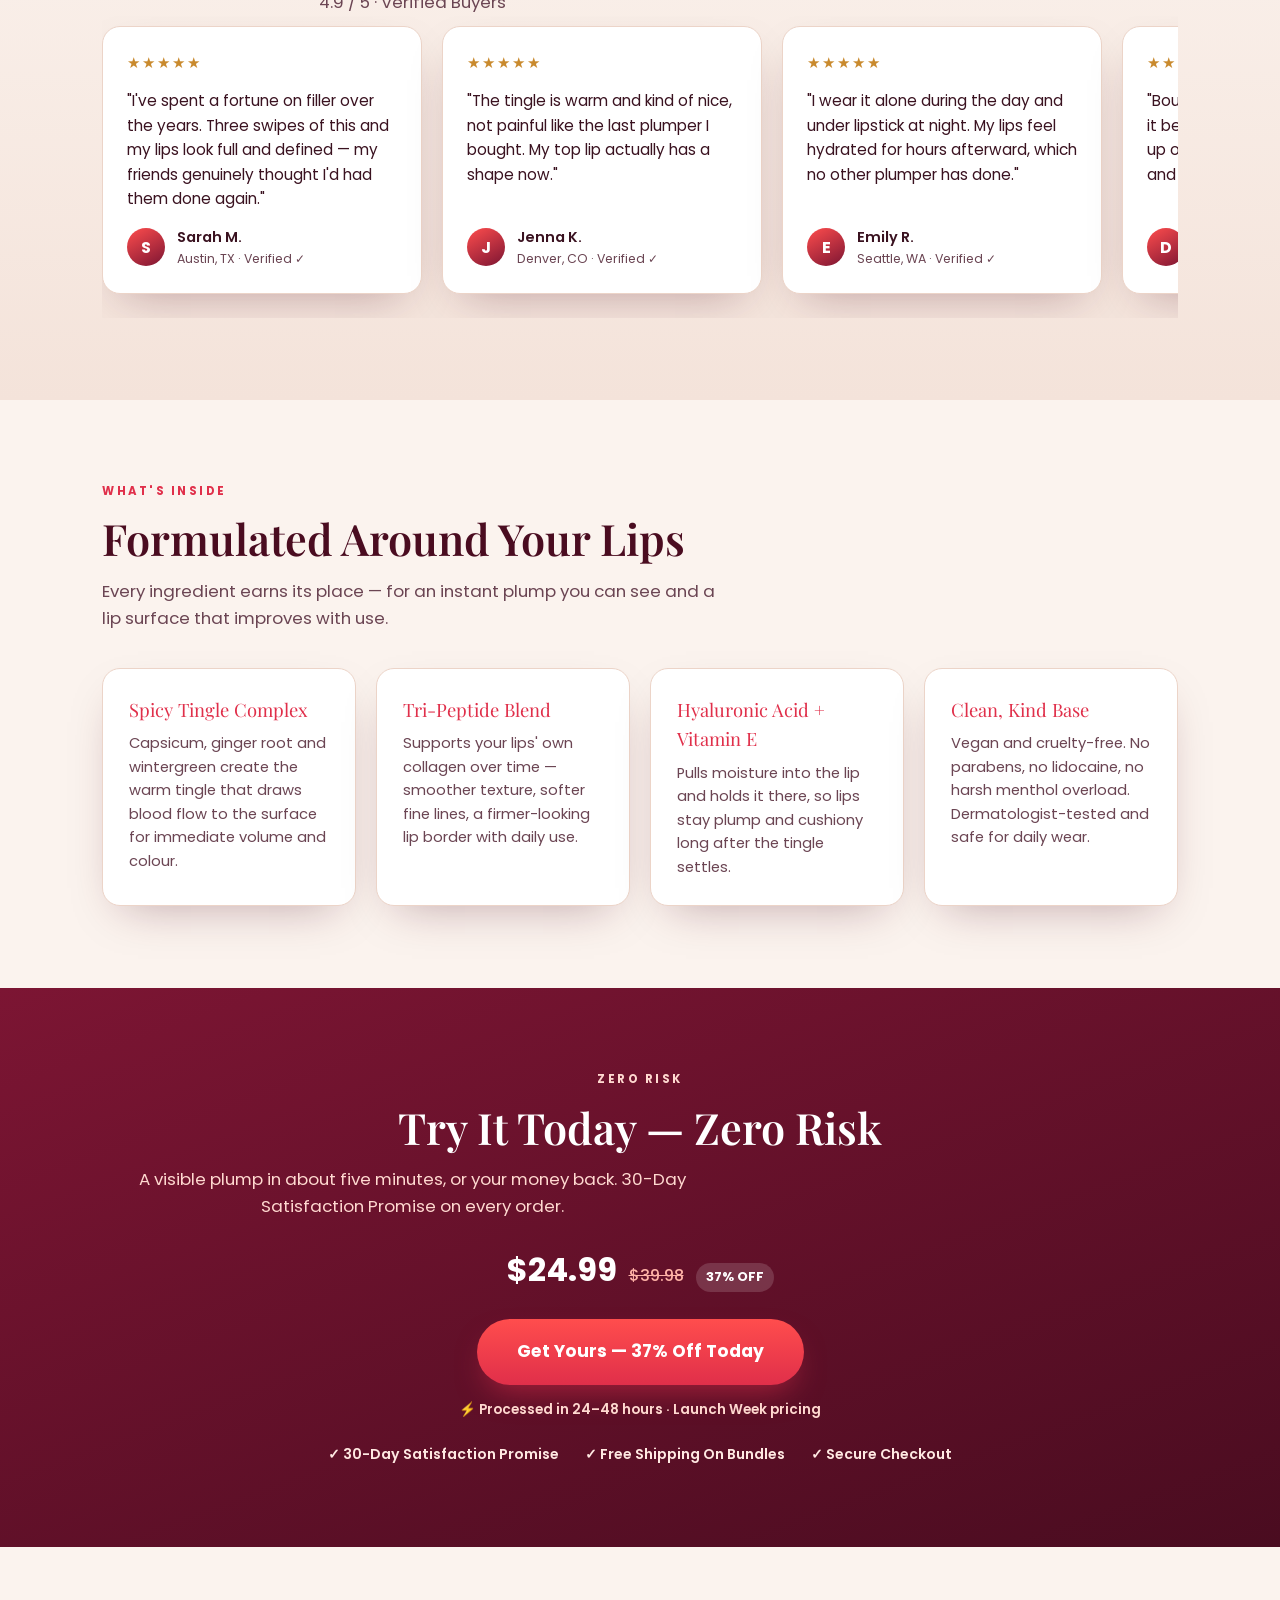
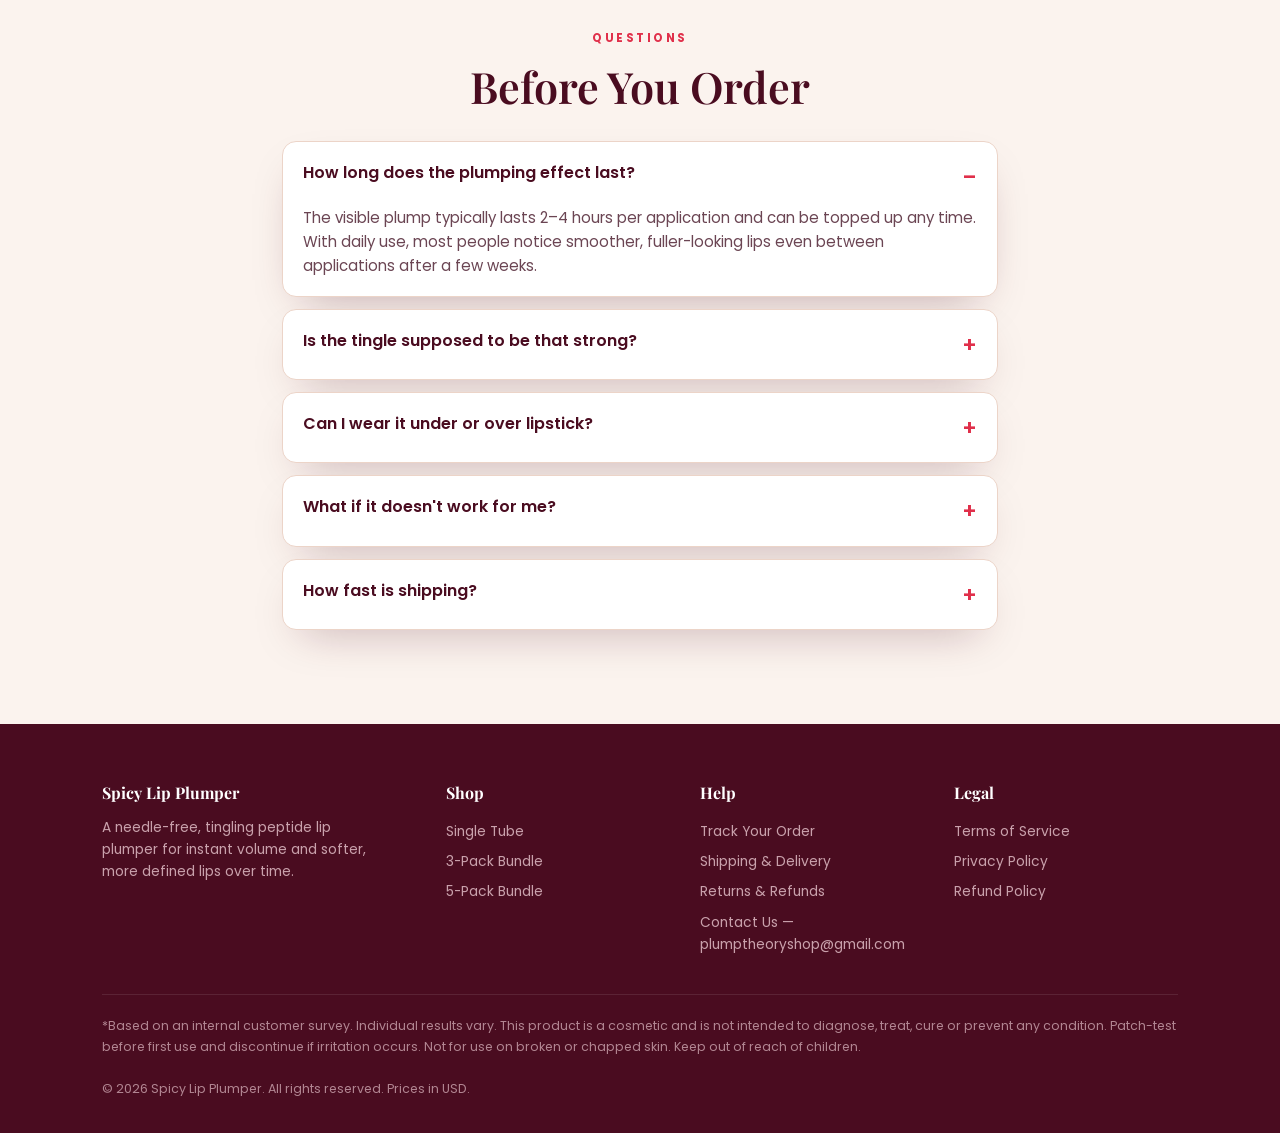
==== commit 2c8b9985: "Reviews 2,000+" ====
--- a/index.html
+++ b/index.html
@@ -266,7 +266,7 @@
 <body>
 
 <!-- ============ ANNOUNCEMENT BAR ============ -->
-<div class="announce">FREE SHIPPING ON BUNDLES &nbsp;·&nbsp; <span>4.9 ★ &nbsp;5,000+ reviews</span> &nbsp;·&nbsp; 30-DAY MONEY-BACK GUARANTEE</div>
+<div class="announce">FREE SHIPPING ON BUNDLES &nbsp;·&nbsp; <span>4.9 ★ &nbsp;2,000+ reviews</span> &nbsp;·&nbsp; 30-DAY MONEY-BACK GUARANTEE</div>
 
 <!-- ============ NAV ============ -->
 <div class="nav">
@@ -280,7 +280,7 @@
 <header class="hero">
   <div class="wrap">
     <div>
-      <div class="stars"><b>★★★★★</b> 4.9 · 5,000+ reviews</div>
+      <div class="stars"><b>★★★★★</b> 4.9 · 2,000+ reviews</div>
       <h1>Fuller Lips in 5&nbsp;Minutes.<br>No Needles. No Filler.</h1>
       <p class="sub">A tingling peptide gloss that plumps, smooths and redefines your natural lip line — visible volume in minutes, softer lips over weeks. The warm, spicy tingle is how you know it's working.</p>
       <ul class="ticks">
@@ -391,7 +391,7 @@
       </div>
     </div>
     <div class="proof">
-      <span class="big">5,000+ Verified Buyers</span>
+      <span class="big">2,000+ Verified Buyers</span>
       <span>★ 4.9 / 5 Average Rating</span>
       <span>92% saw visible plump on first use*</span>
     </div>
@@ -402,7 +402,7 @@
 <section class="section reviews">
   <div class="wrap">
     <div class="eyebrow center">Verified Reviews</div>
-    <h2 class="center">5,000 People Skipped the Filler</h2>
+    <h2 class="center">2,000 People Skipped the Filler</h2>
     <p class="lead center">4.9 / 5 · Verified Buyers</p>
     <!-- SAMPLE reviews — replace with real, verifiable customer reviews before selling -->
     <div class="rtrack">
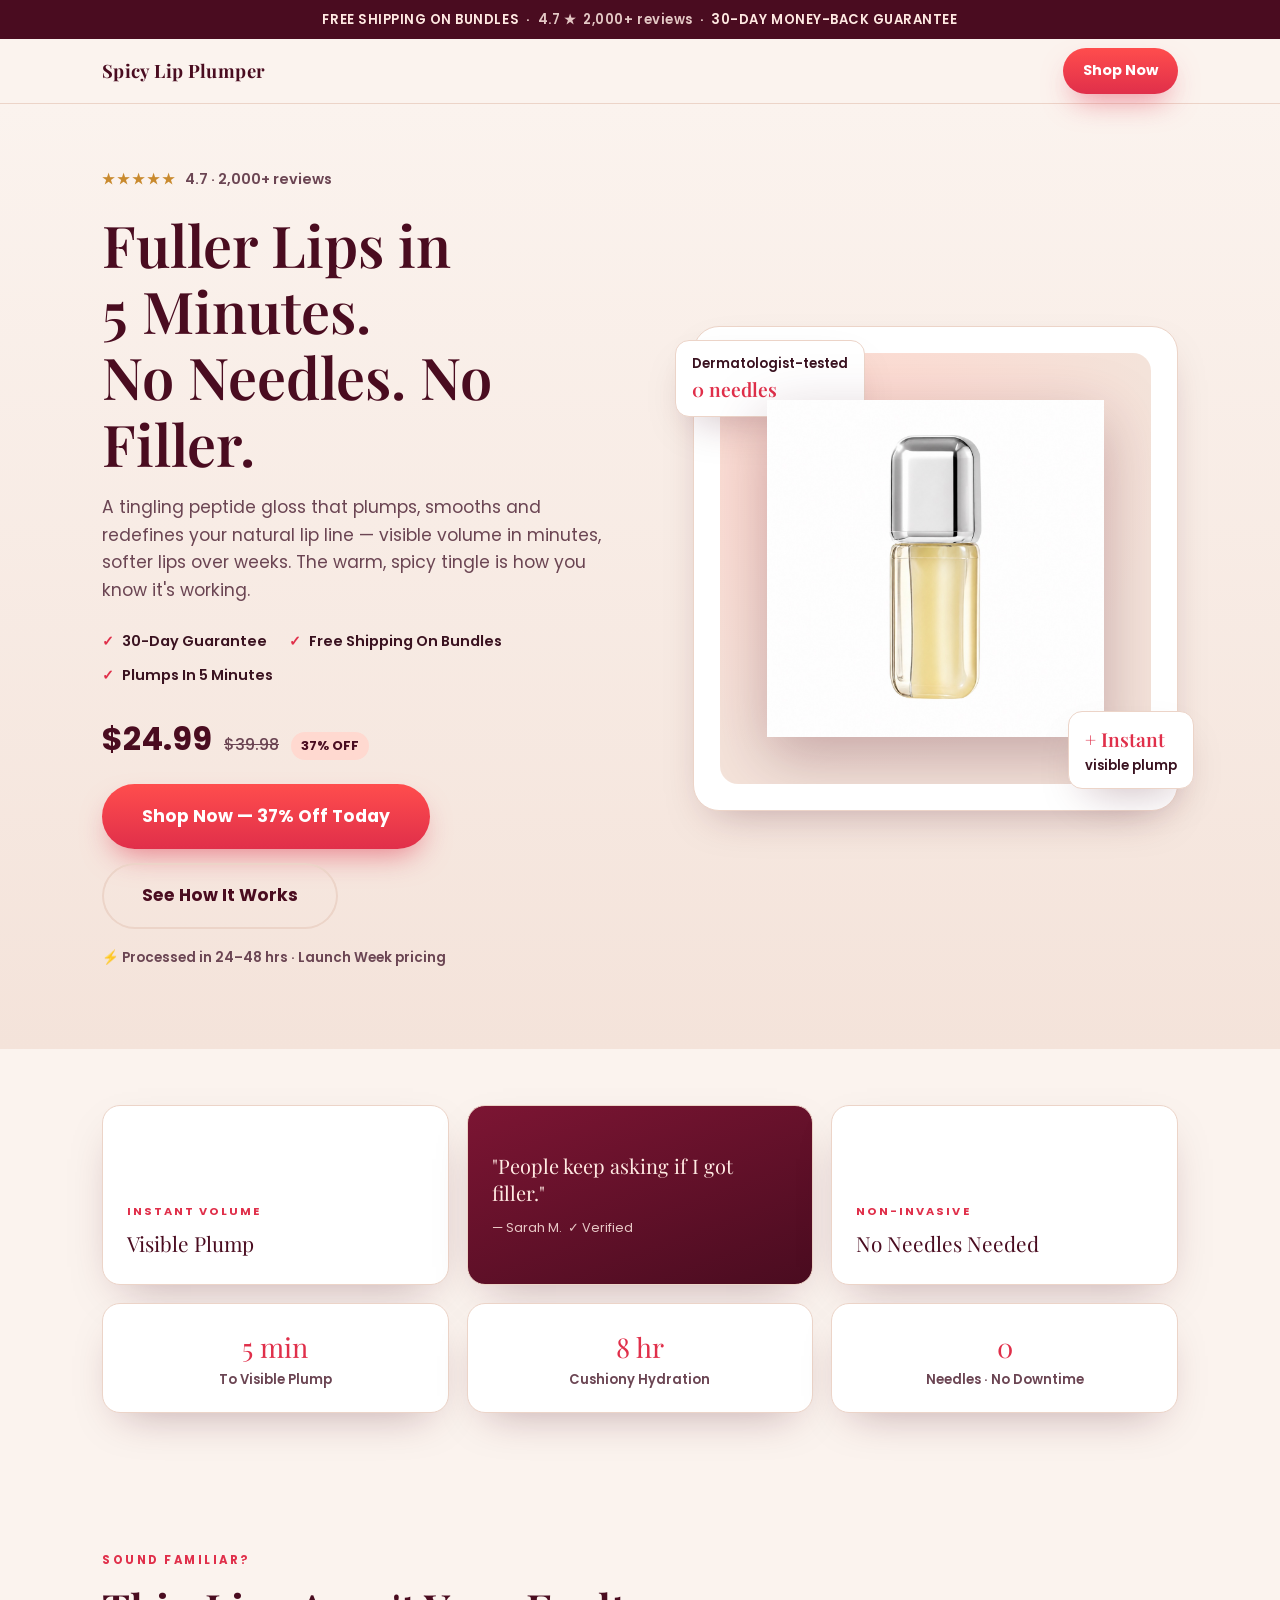
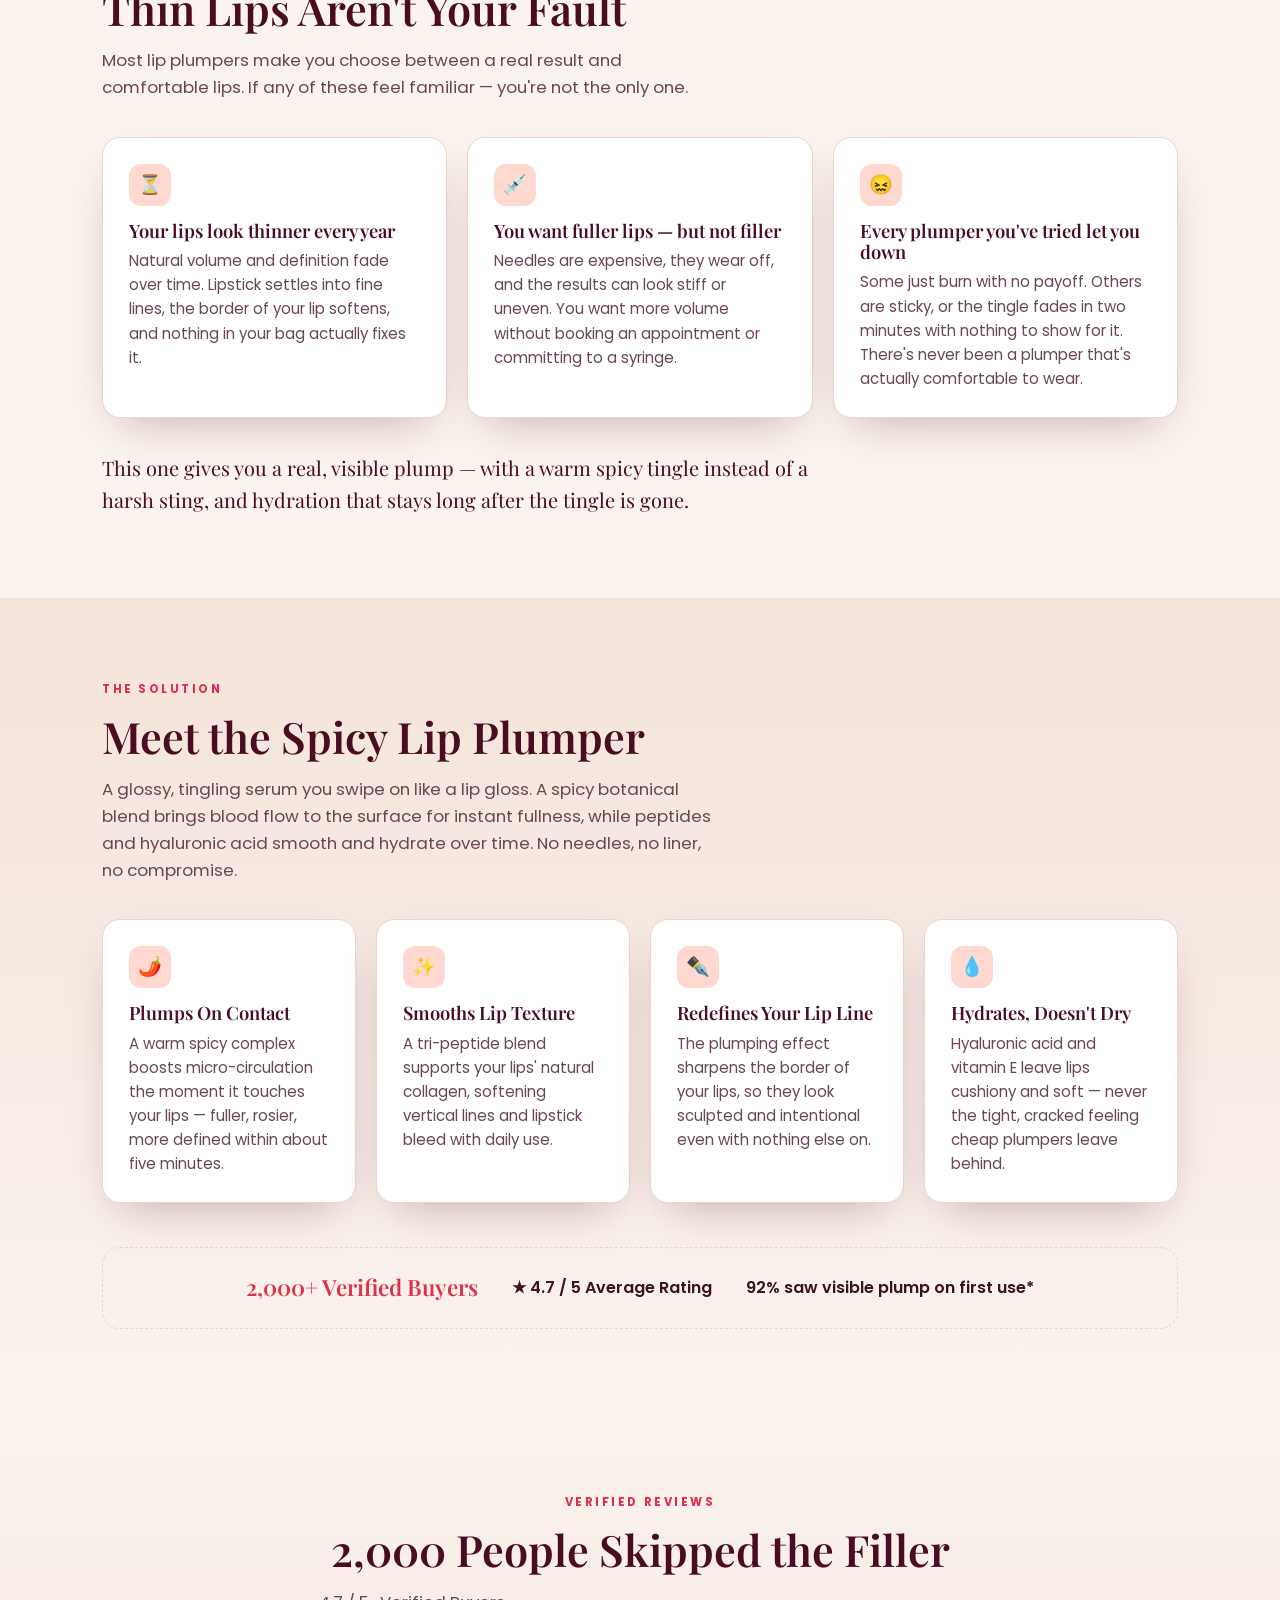
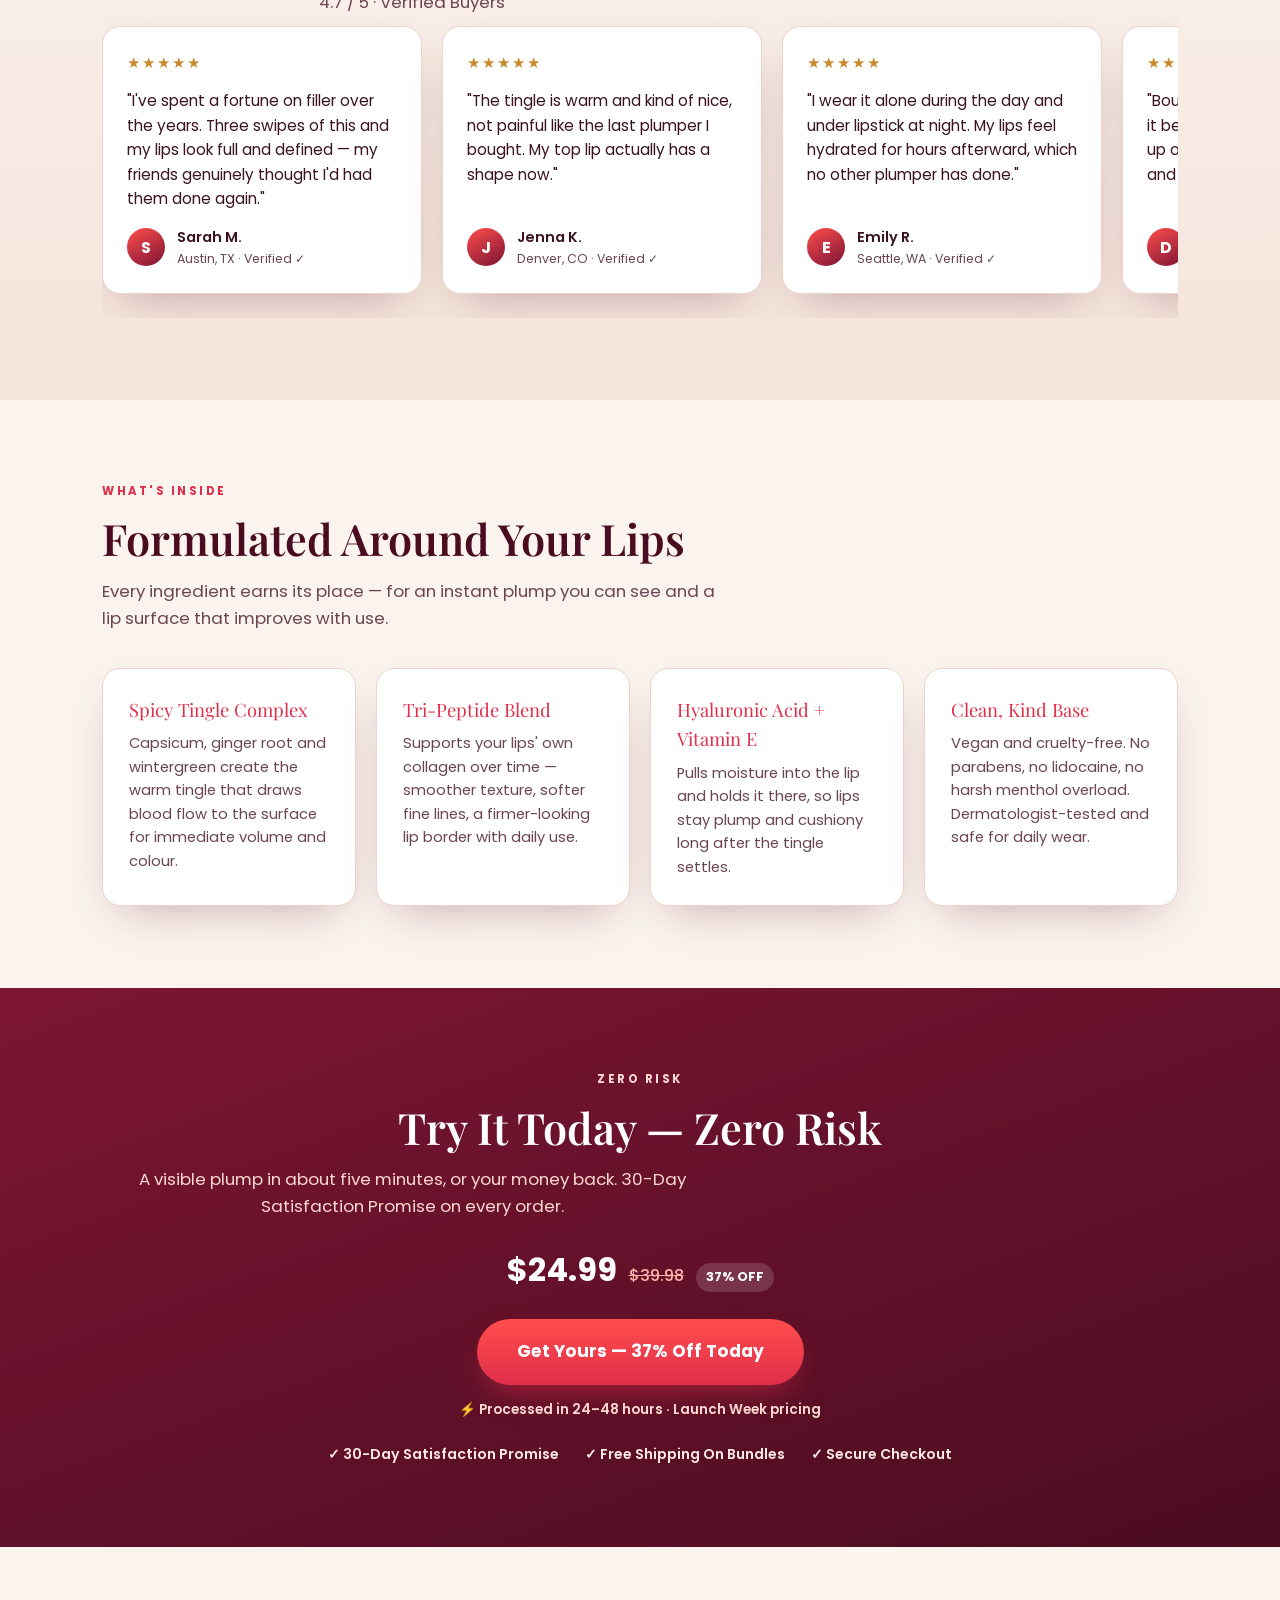
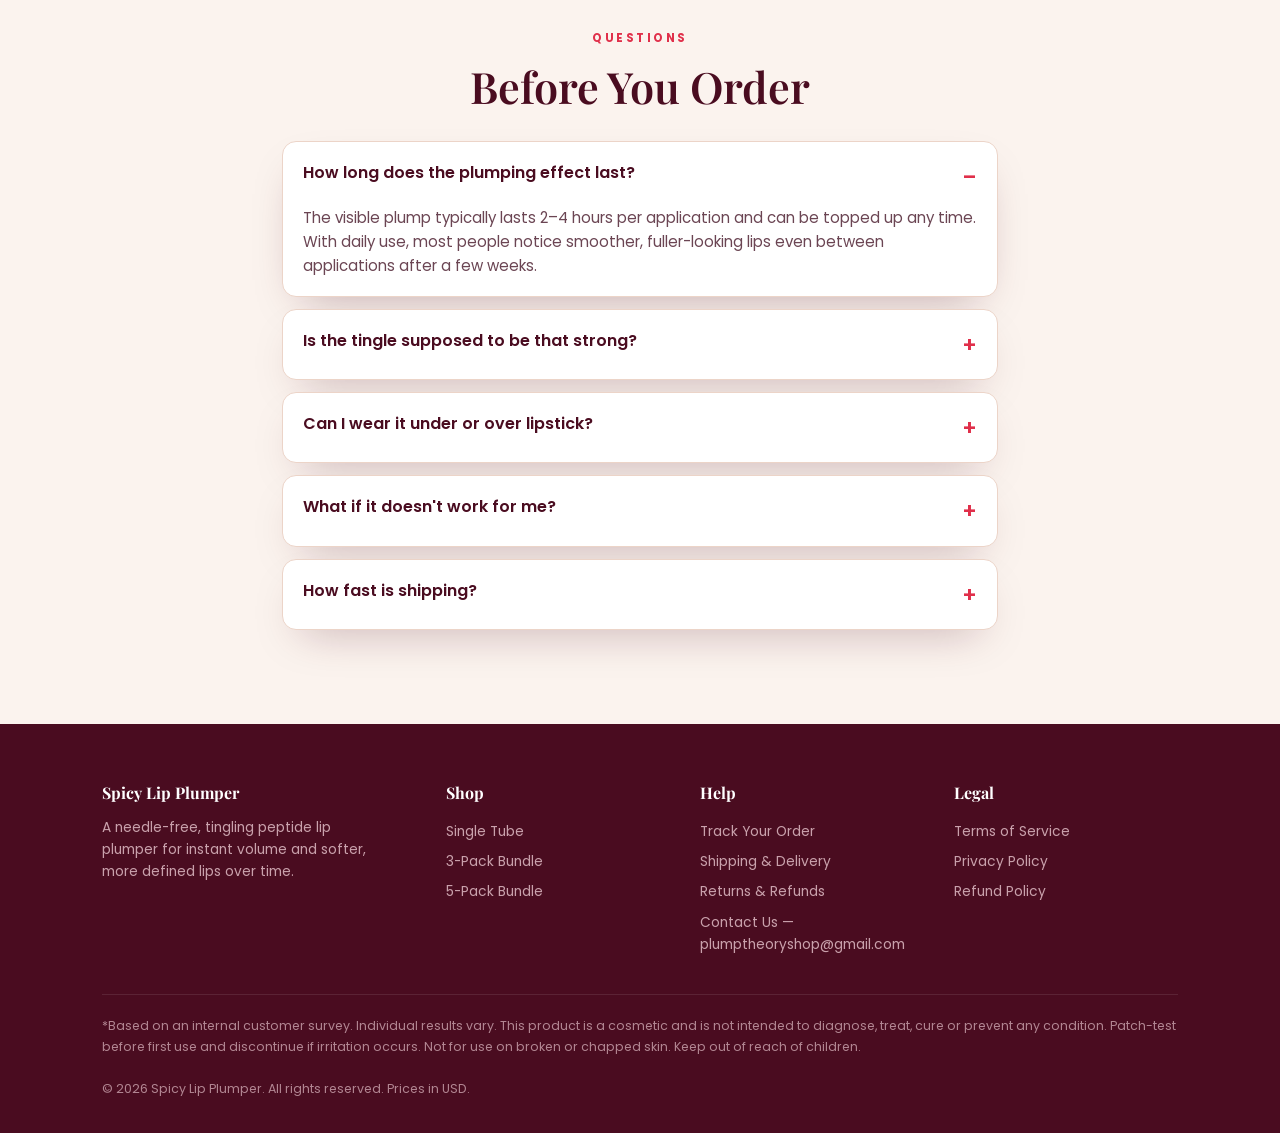
==== commit e4ccd7c8: "Rating 4.7 stars" ====
--- a/index.html
+++ b/index.html
@@ -266,7 +266,7 @@
 <body>
 
 <!-- ============ ANNOUNCEMENT BAR ============ -->
-<div class="announce">FREE SHIPPING ON BUNDLES &nbsp;·&nbsp; <span>4.9 ★ &nbsp;2,000+ reviews</span> &nbsp;·&nbsp; 30-DAY MONEY-BACK GUARANTEE</div>
+<div class="announce">FREE SHIPPING ON BUNDLES &nbsp;·&nbsp; <span>4.7 ★ &nbsp;2,000+ reviews</span> &nbsp;·&nbsp; 30-DAY MONEY-BACK GUARANTEE</div>
 
 <!-- ============ NAV ============ -->
 <div class="nav">
@@ -280,7 +280,7 @@
 <header class="hero">
   <div class="wrap">
     <div>
-      <div class="stars"><b>★★★★★</b> 4.9 · 2,000+ reviews</div>
+      <div class="stars"><b>★★★★★</b> 4.7 · 2,000+ reviews</div>
       <h1>Fuller Lips in 5&nbsp;Minutes.<br>No Needles. No Filler.</h1>
       <p class="sub">A tingling peptide gloss that plumps, smooths and redefines your natural lip line — visible volume in minutes, softer lips over weeks. The warm, spicy tingle is how you know it's working.</p>
       <ul class="ticks">
@@ -392,7 +392,7 @@
     </div>
     <div class="proof">
       <span class="big">2,000+ Verified Buyers</span>
-      <span>★ 4.9 / 5 Average Rating</span>
+      <span>★ 4.7 / 5 Average Rating</span>
       <span>92% saw visible plump on first use*</span>
     </div>
   </div>
@@ -403,7 +403,7 @@
   <div class="wrap">
     <div class="eyebrow center">Verified Reviews</div>
     <h2 class="center">2,000 People Skipped the Filler</h2>
-    <p class="lead center">4.9 / 5 · Verified Buyers</p>
+    <p class="lead center">4.7 / 5 · Verified Buyers</p>
     <!-- SAMPLE reviews — replace with real, verifiable customer reviews before selling -->
     <div class="rtrack">
       <div class="rcard">
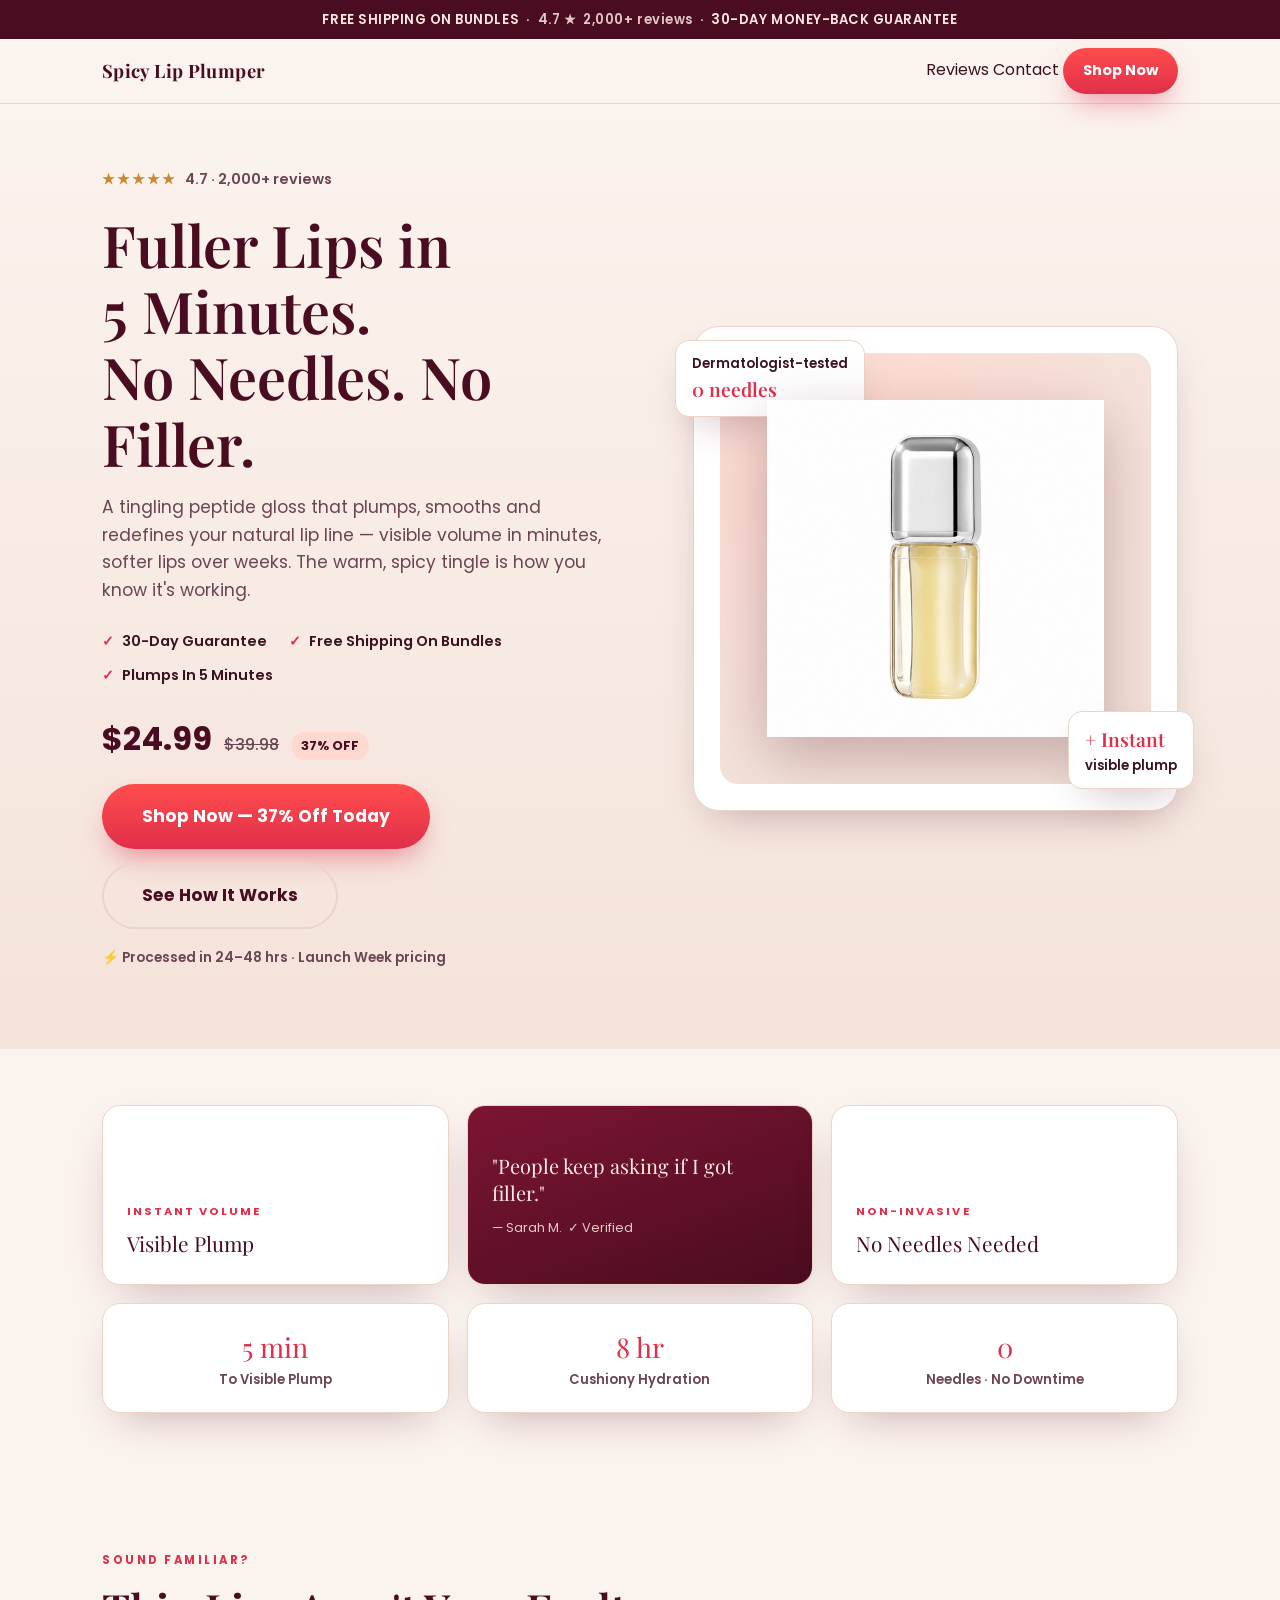
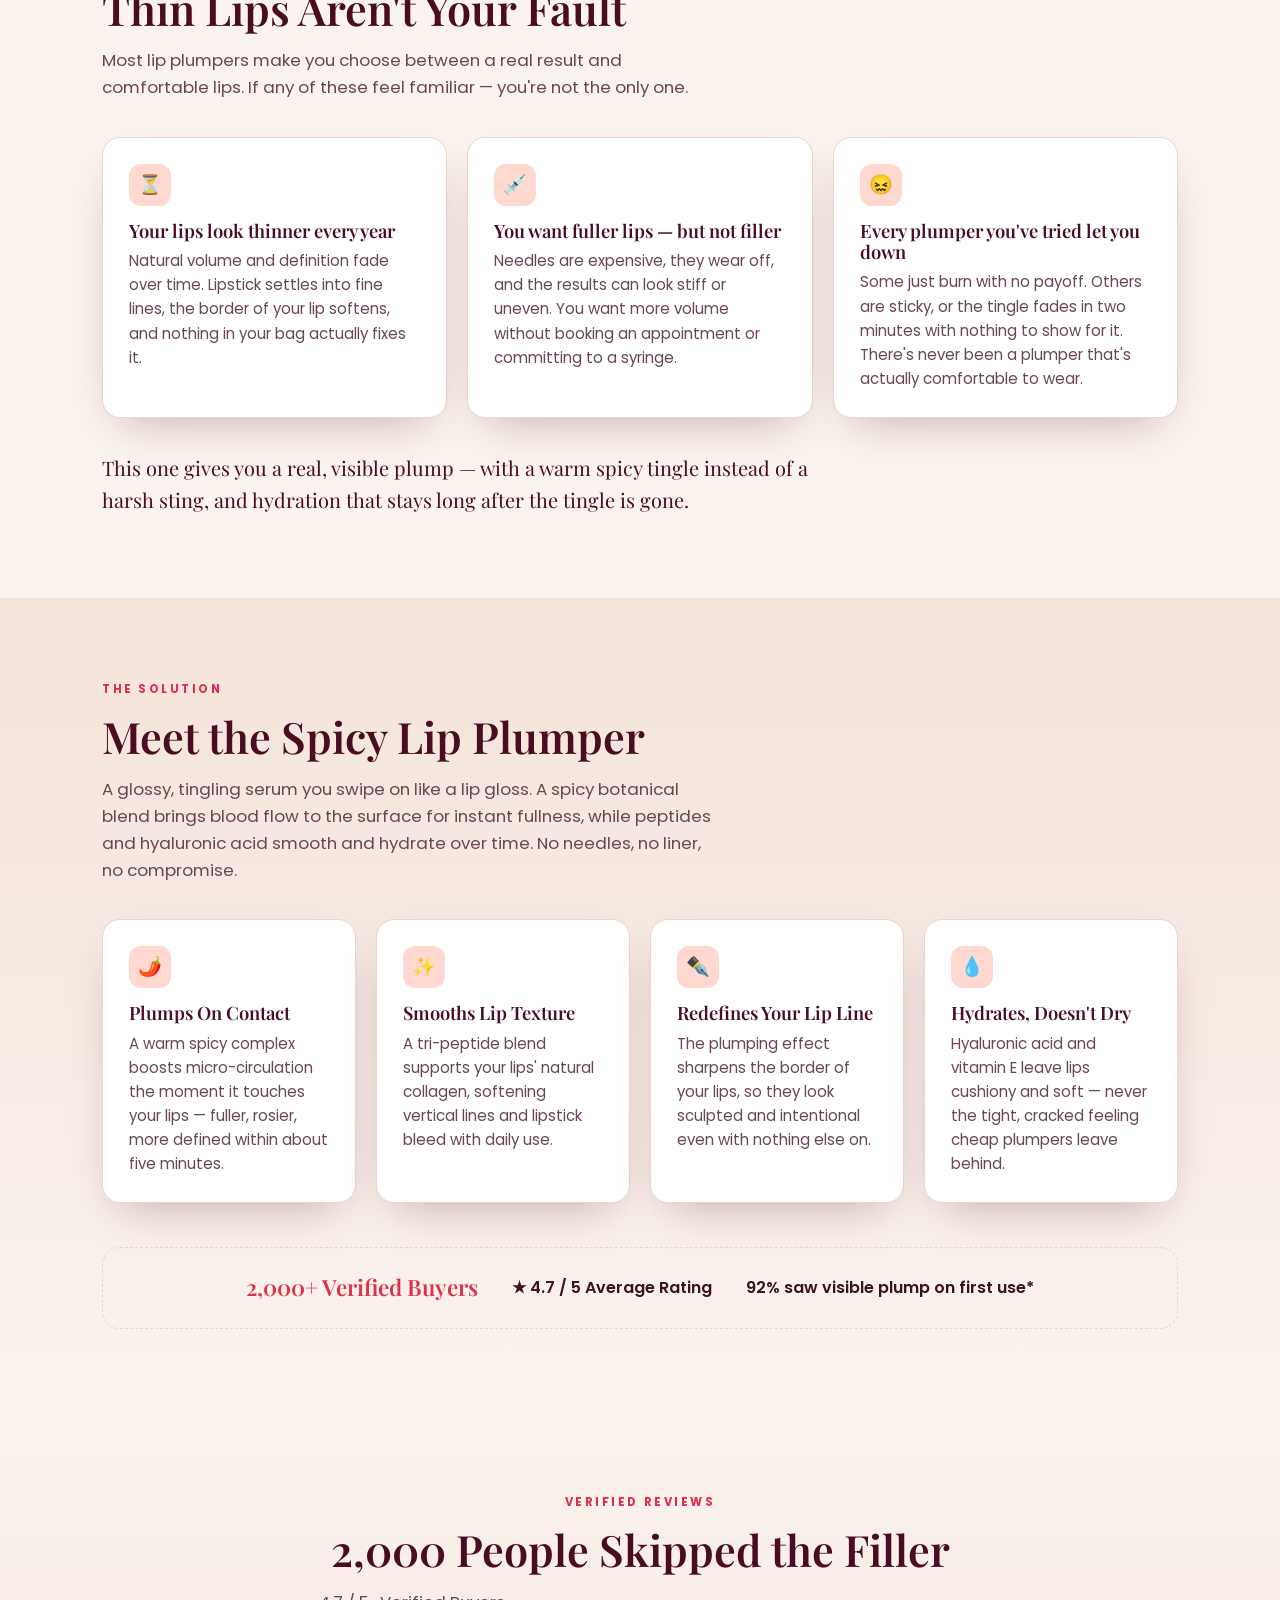
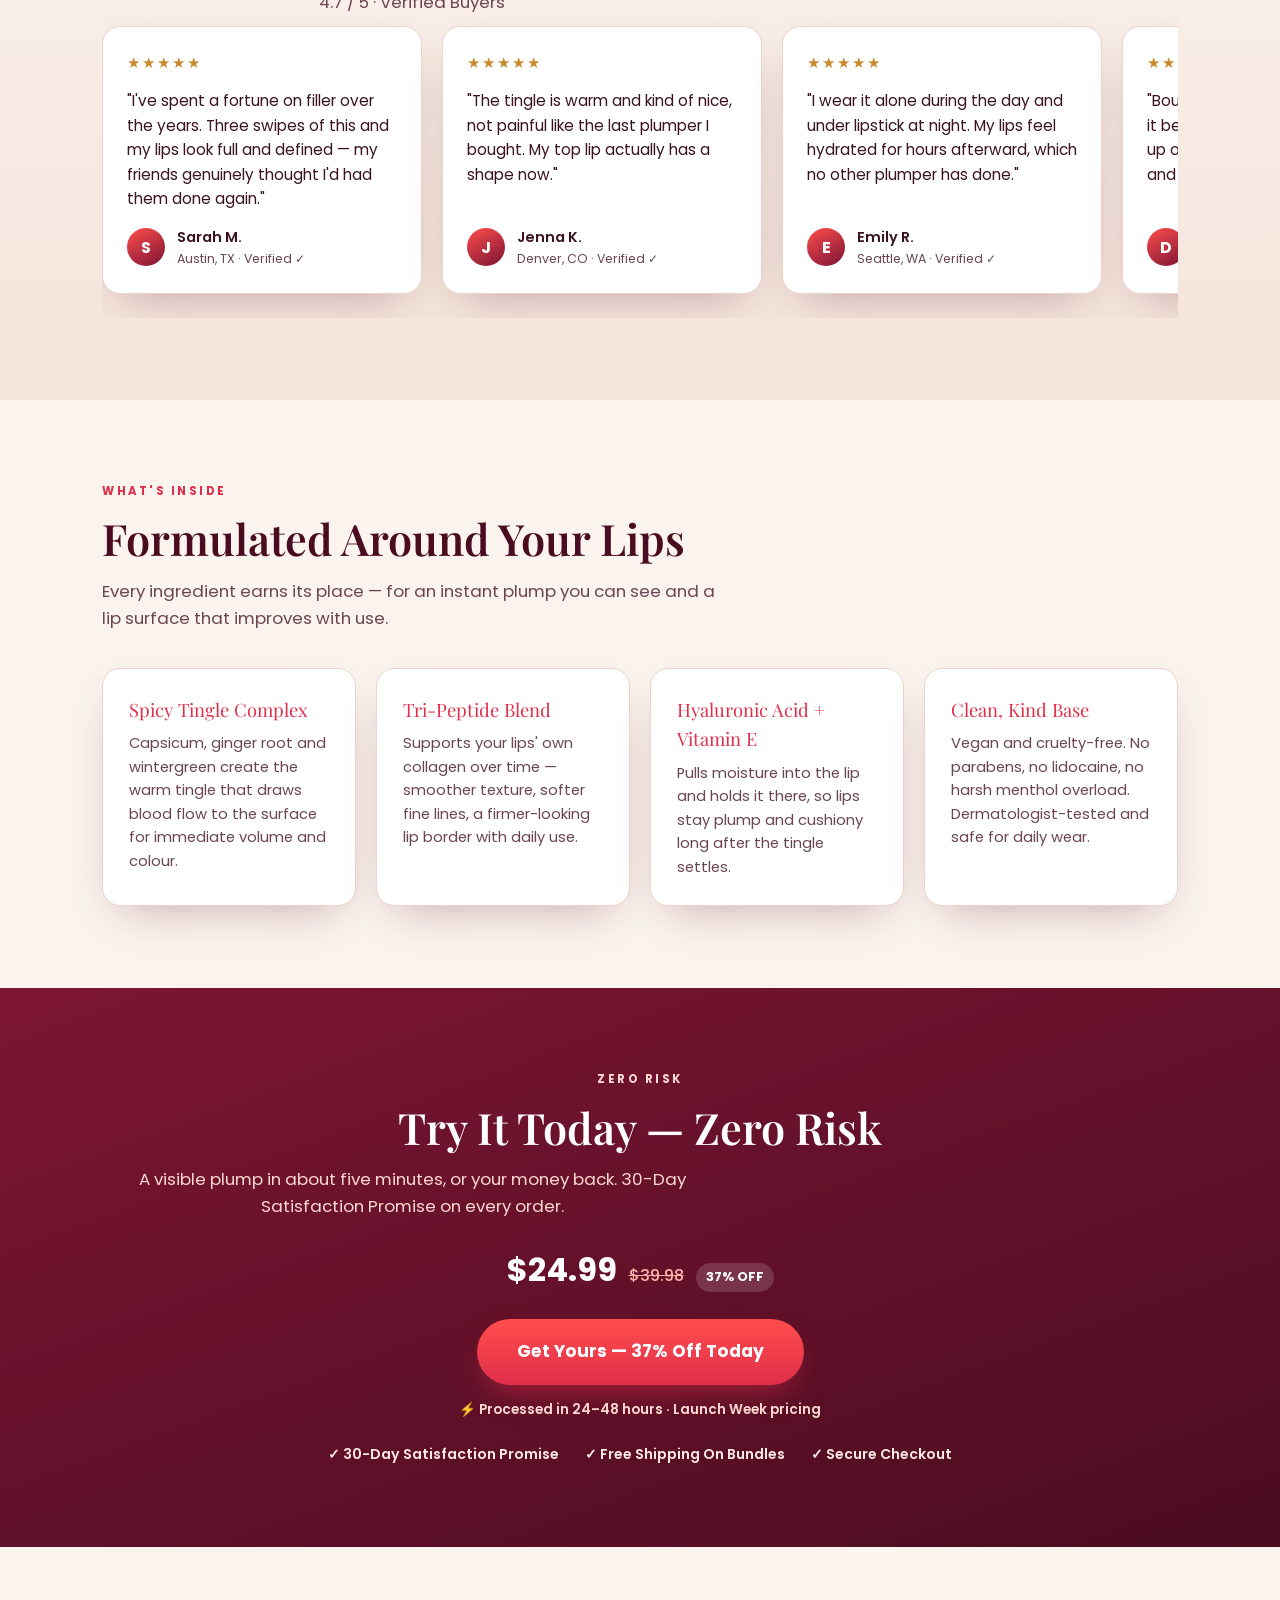
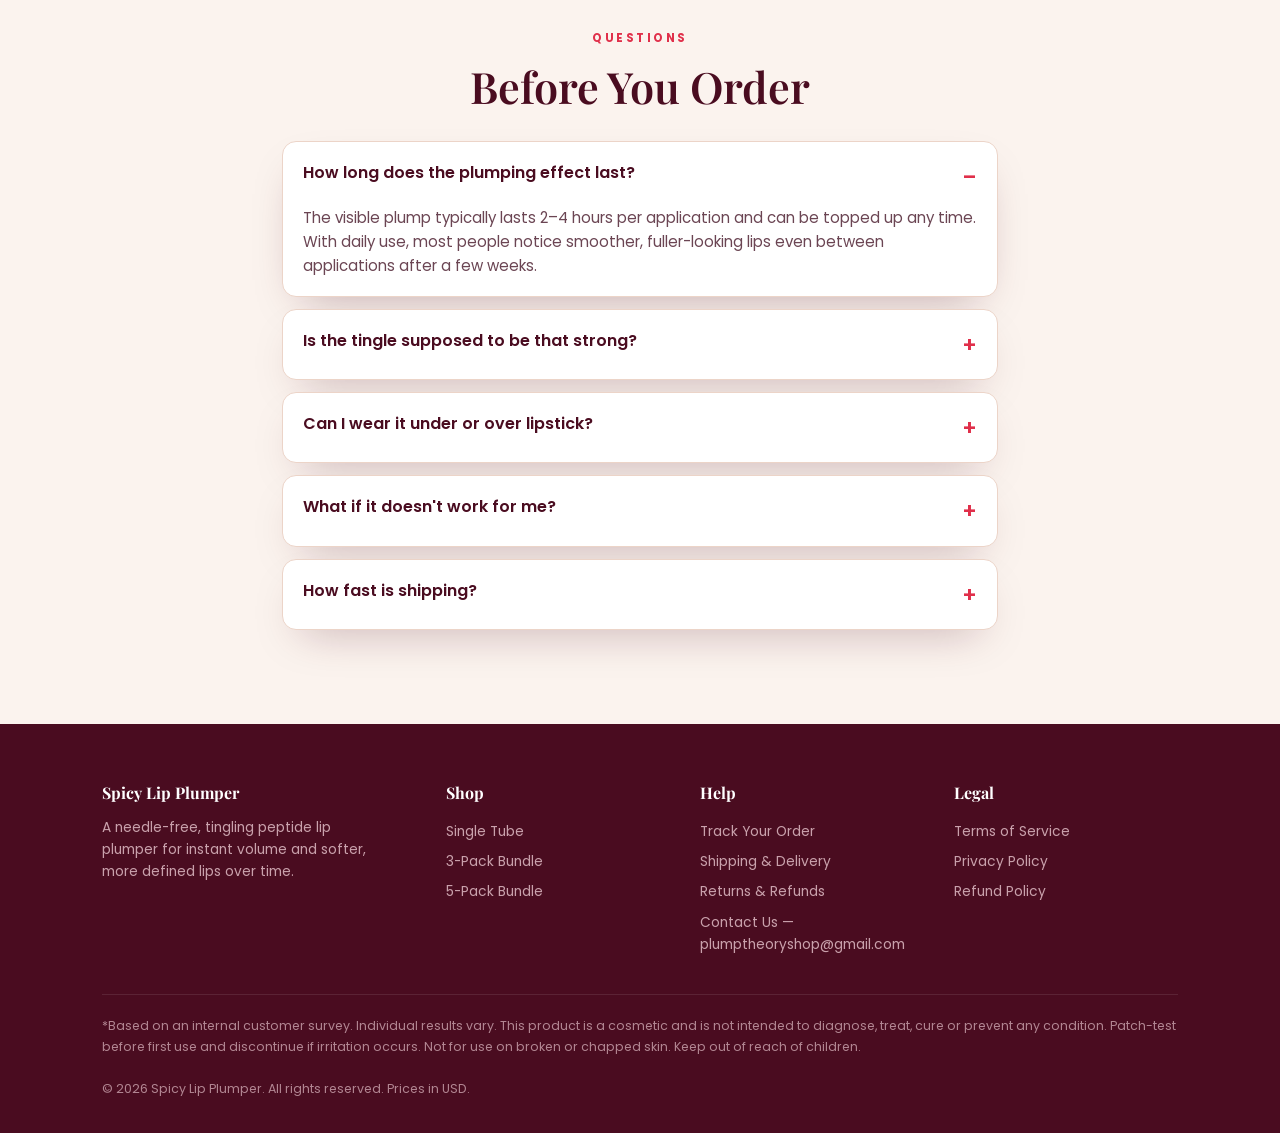
==== commit 16c3bb51: "Add Reviews nav link; double review carousel (sonasleep-style)" ====
--- a/index.html
+++ b/index.html
@@ -272,7 +272,11 @@
 <div class="nav">
   <div class="wrap">
     <a href="product.html" class="logo">Spicy Lip Plumper</a>
-    <a href="product.html" class="btn nav-cta">Shop Now</a>
+    <nav class="nav-links">
+      <a href="#reviews">Reviews</a>
+      <a href="mailto:plumptheoryshop@gmail.com">Contact</a>
+      <a href="product.html" class="btn nav-cta">Shop Now</a>
+    </nav>
   </div>
 </div>
 
@@ -399,7 +403,7 @@
 </section>
 
 <!-- ============ REVIEWS ============ -->
-<section class="section reviews">
+<section class="section reviews" id="reviews">
   <div class="wrap">
     <div class="eyebrow center">Verified Reviews</div>
     <h2 class="center">2,000 People Skipped the Filler</h2>
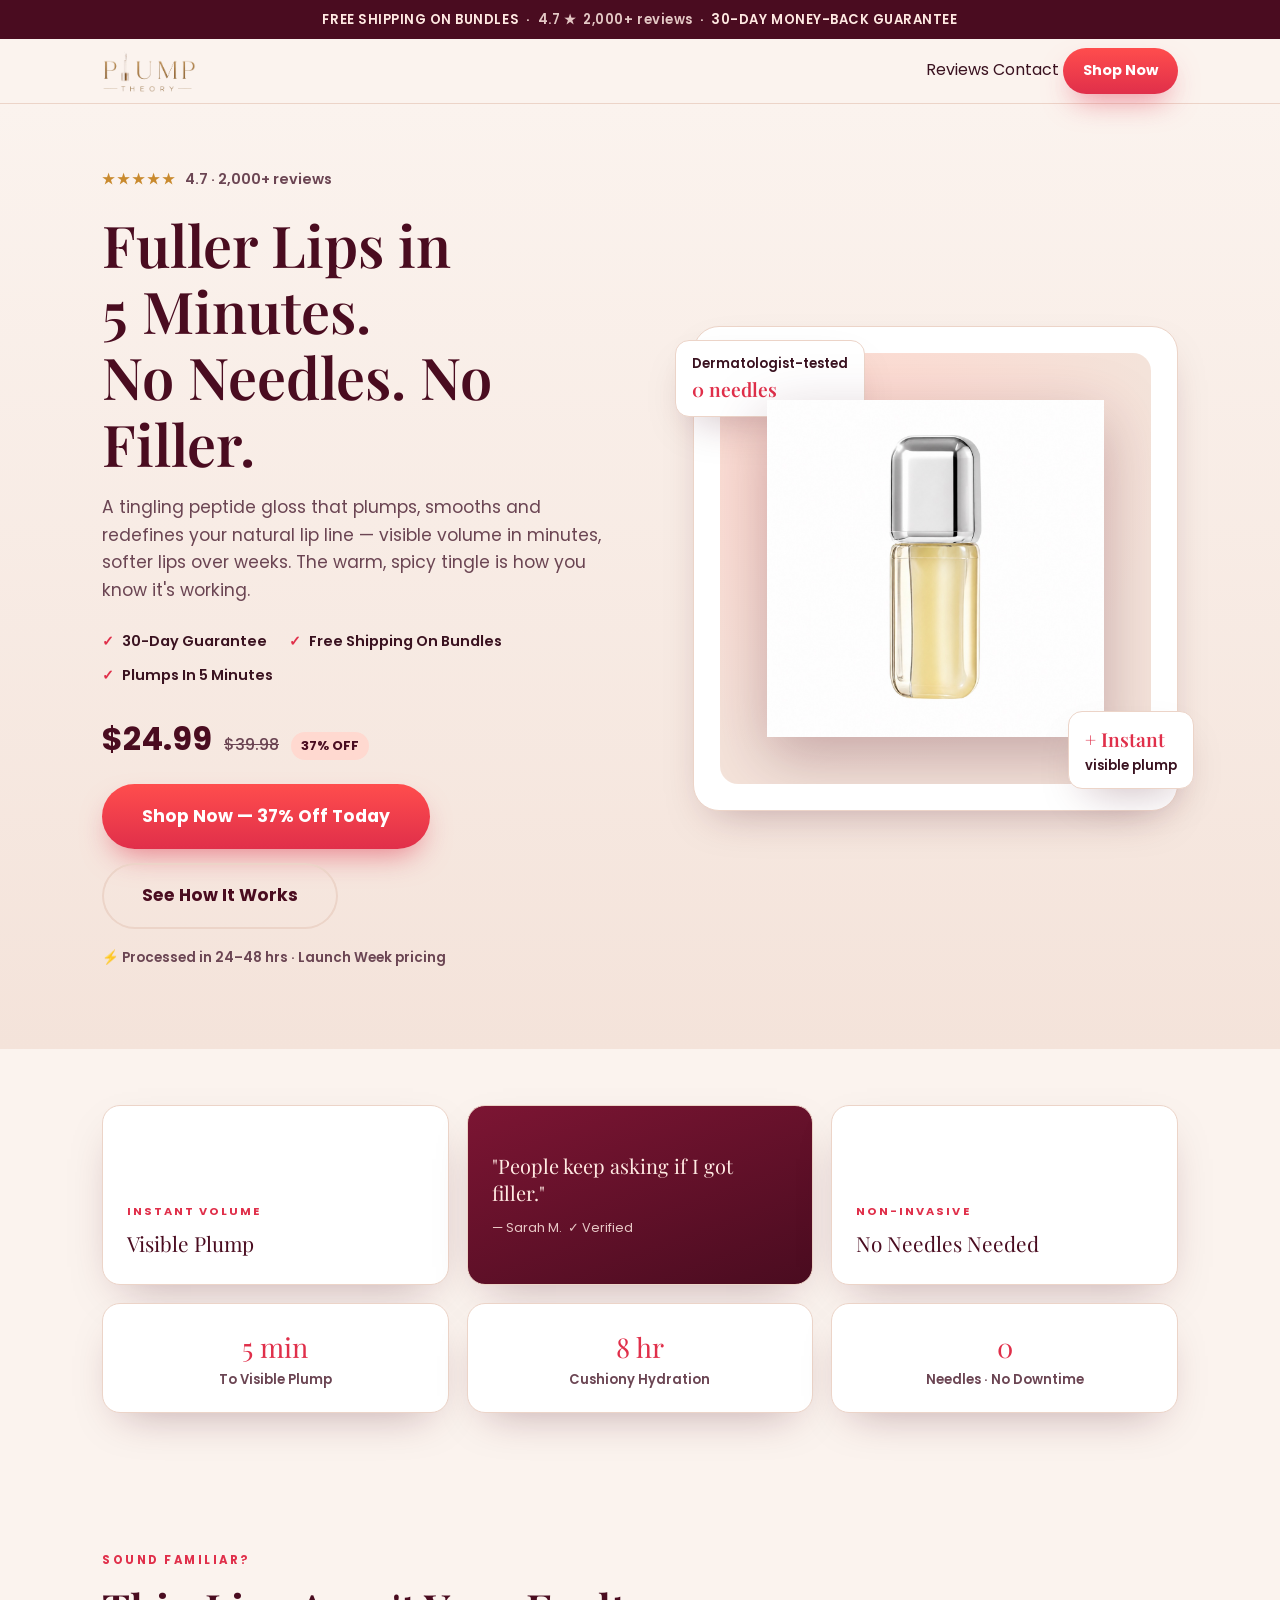
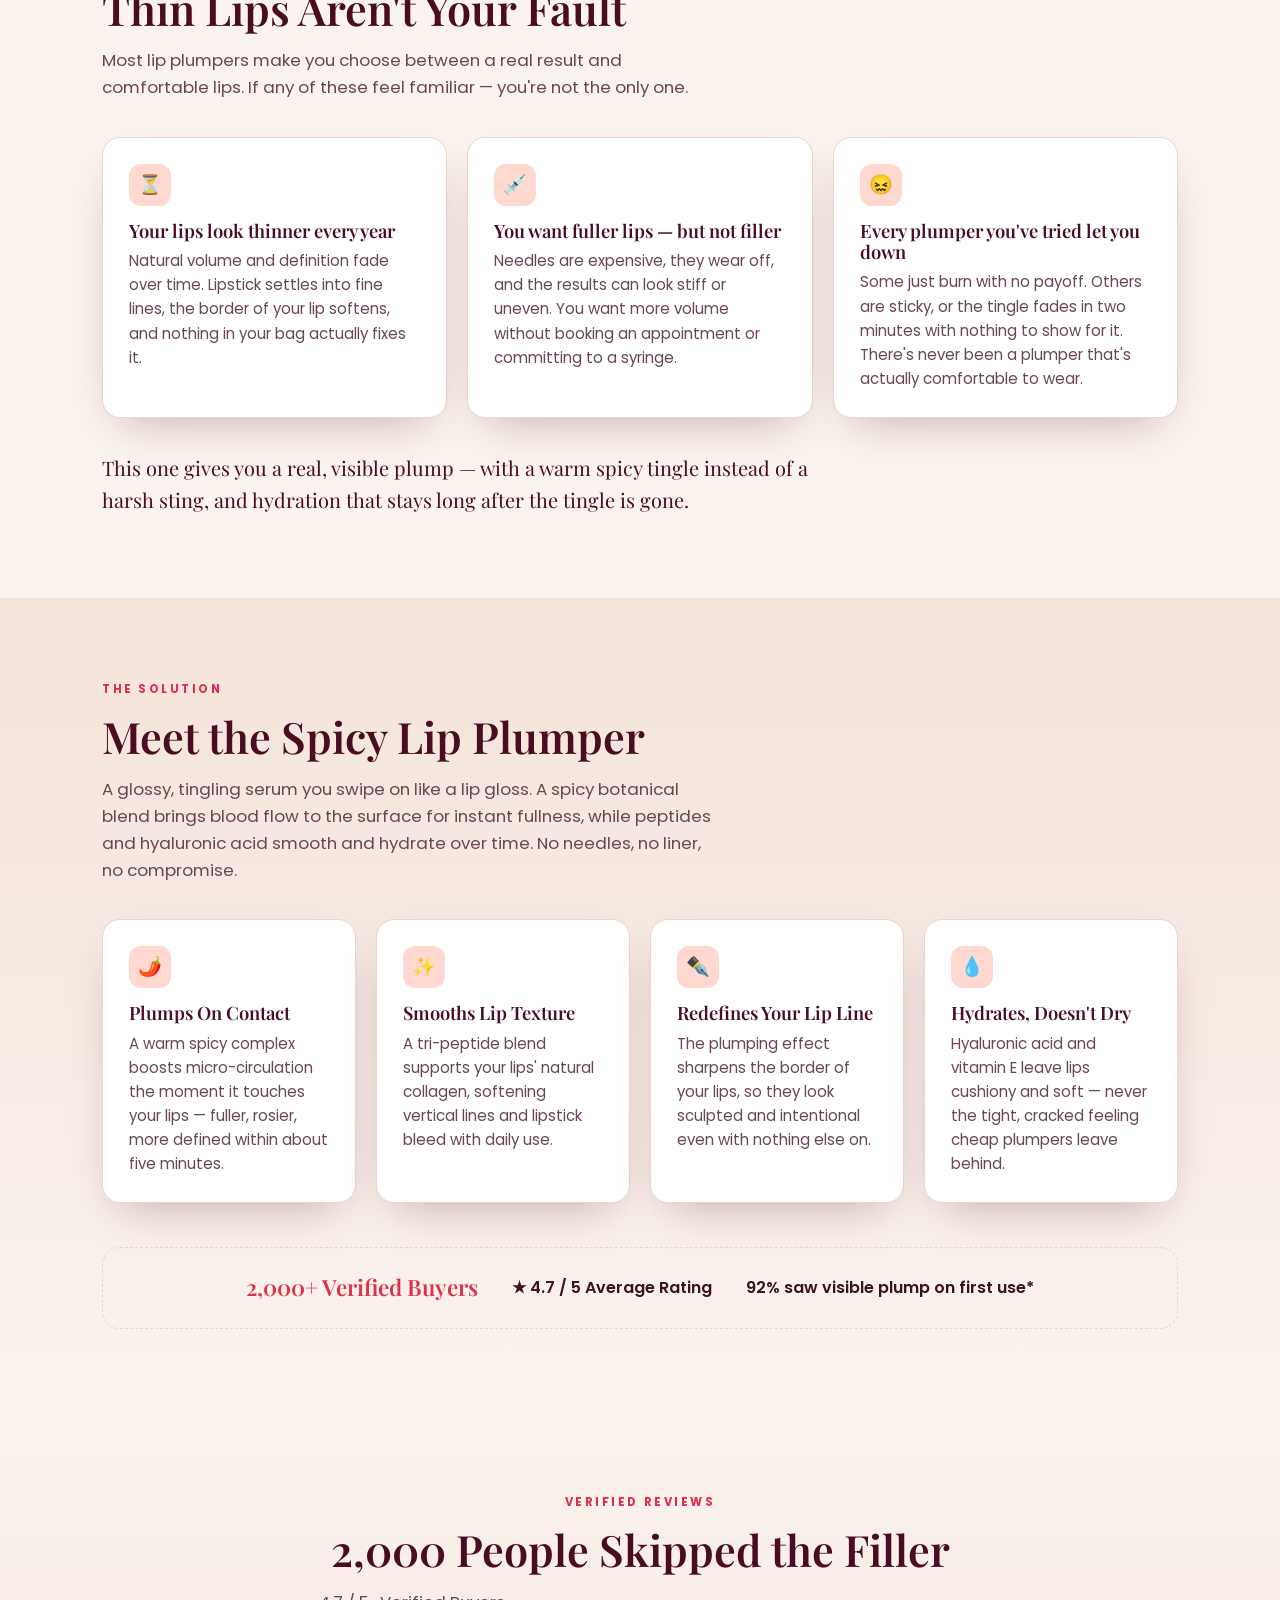
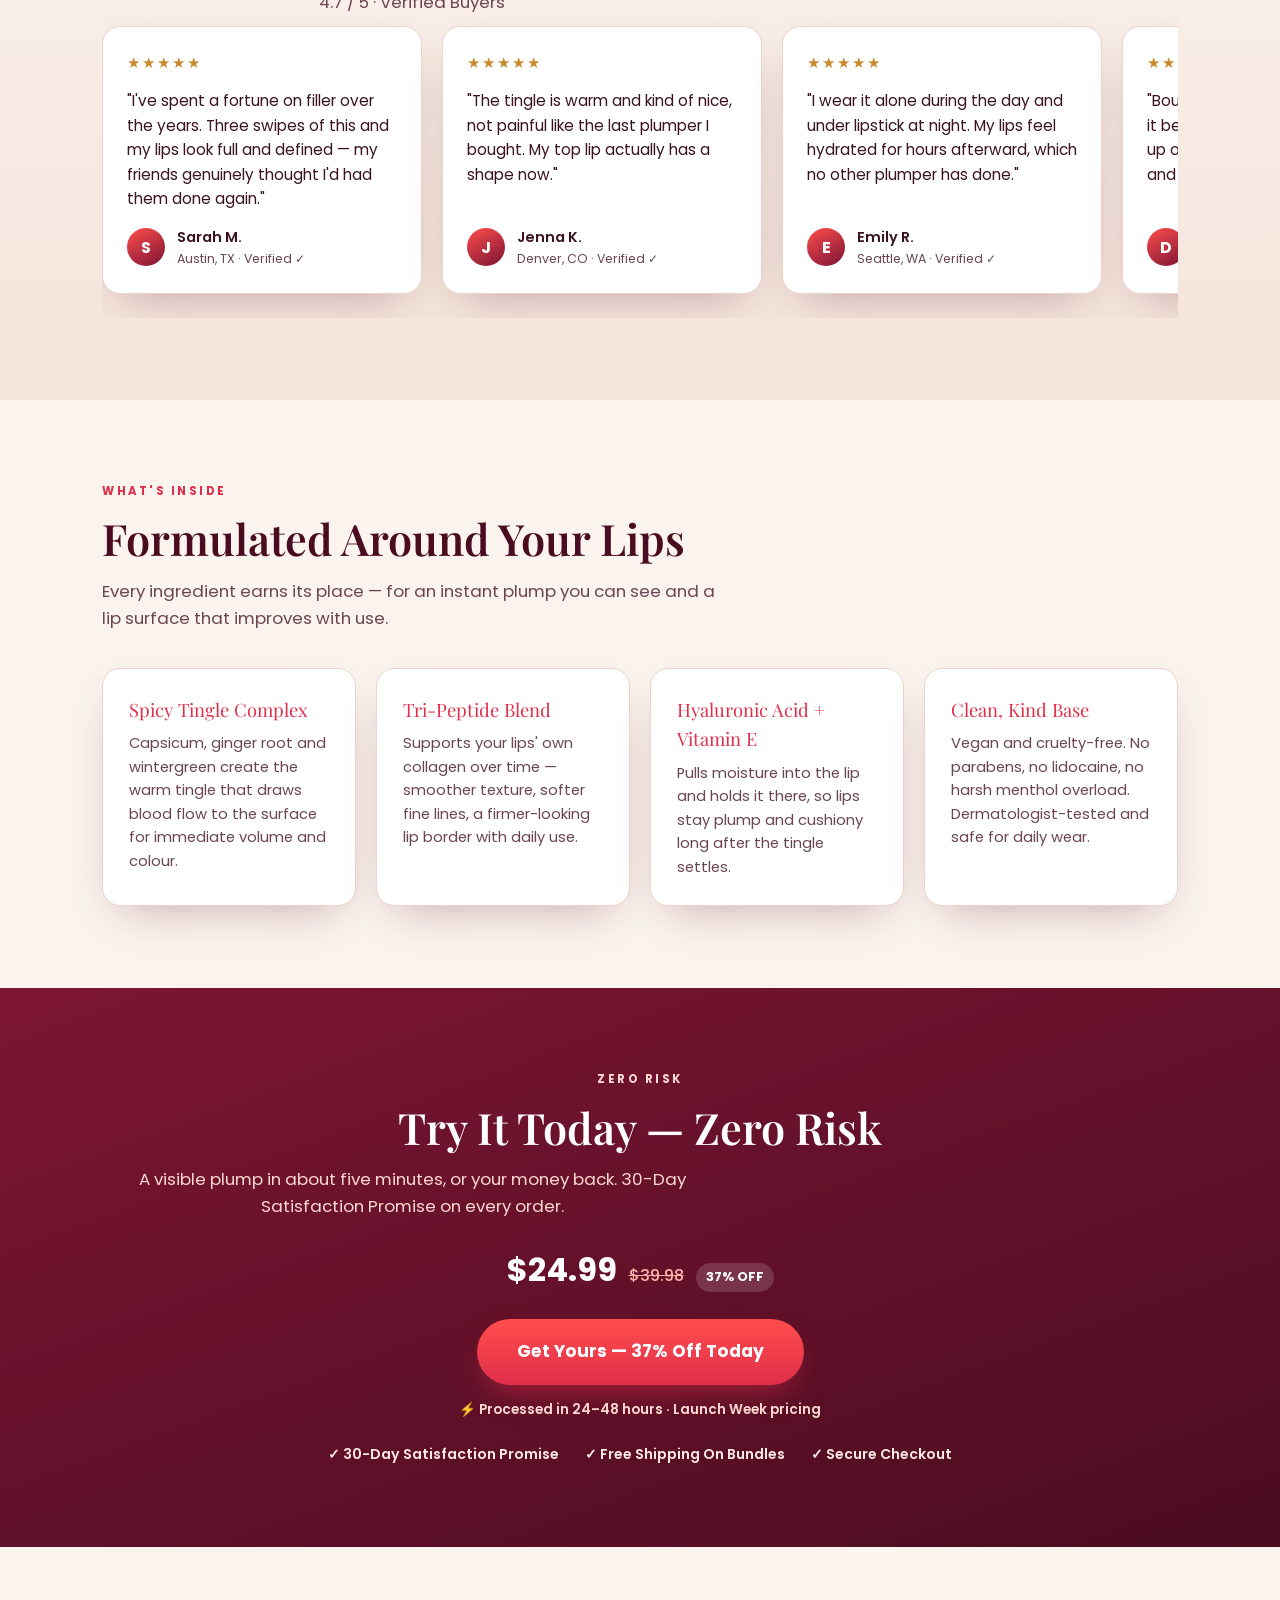
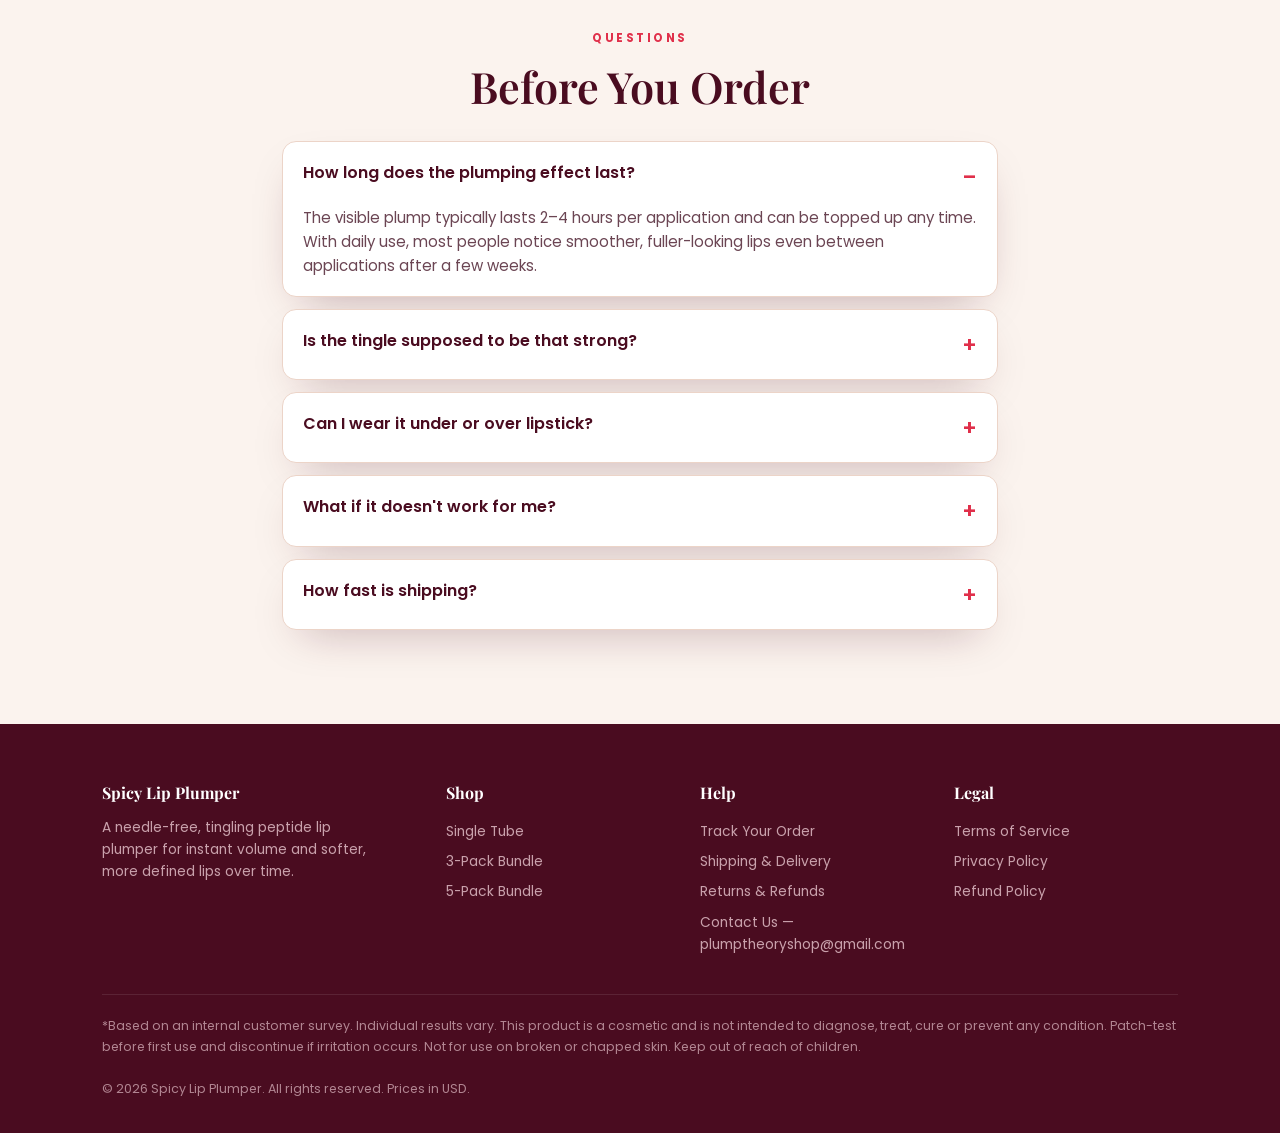
==== commit 82429565: "Remove description accordion; add subscribe toggle (pre-selected + shown in cart); PLUMP THEORY logo" ====
--- a/index.html
+++ b/index.html
@@ -103,6 +103,7 @@
   }
   .nav .wrap{display:flex;align-items:center;justify-content:space-between;height:64px}
   .logo{font-family:var(--serif);font-weight:700;font-size:1.15rem;letter-spacing:.02em;color:var(--wine-deep)}
+  .logo-img{height:44px;width:auto;display:block}
   .nav-cta{font-size:.9rem;padding:11px 20px}
 
   /* Hero */
@@ -271,7 +272,7 @@
 <!-- ============ NAV ============ -->
 <div class="nav">
   <div class="wrap">
-    <a href="product.html" class="logo">Spicy Lip Plumper</a>
+    <a href="index.html" class="logo"><img class="logo-img" src="assets/logo.png" alt="Plump Theory" width="954" height="448"></a>
     <nav class="nav-links">
       <a href="#reviews">Reviews</a>
       <a href="mailto:plumptheoryshop@gmail.com">Contact</a>
